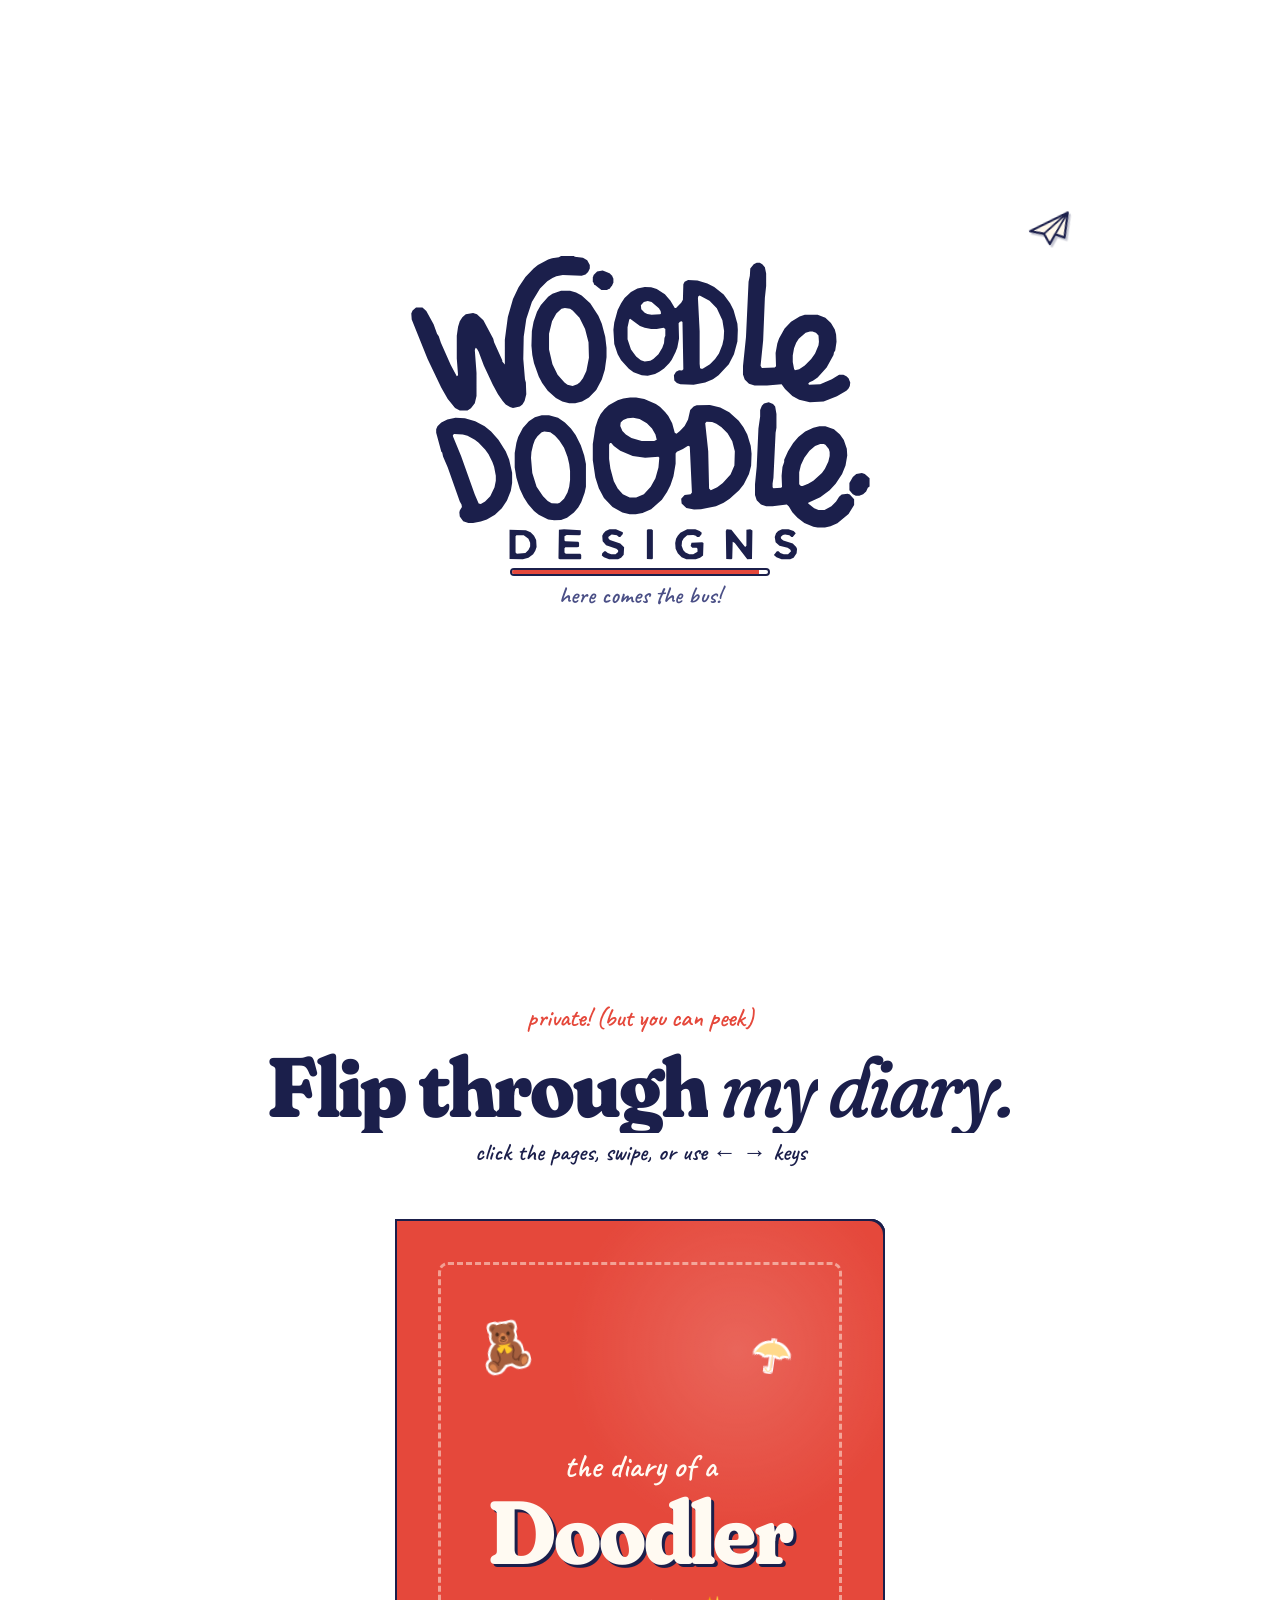
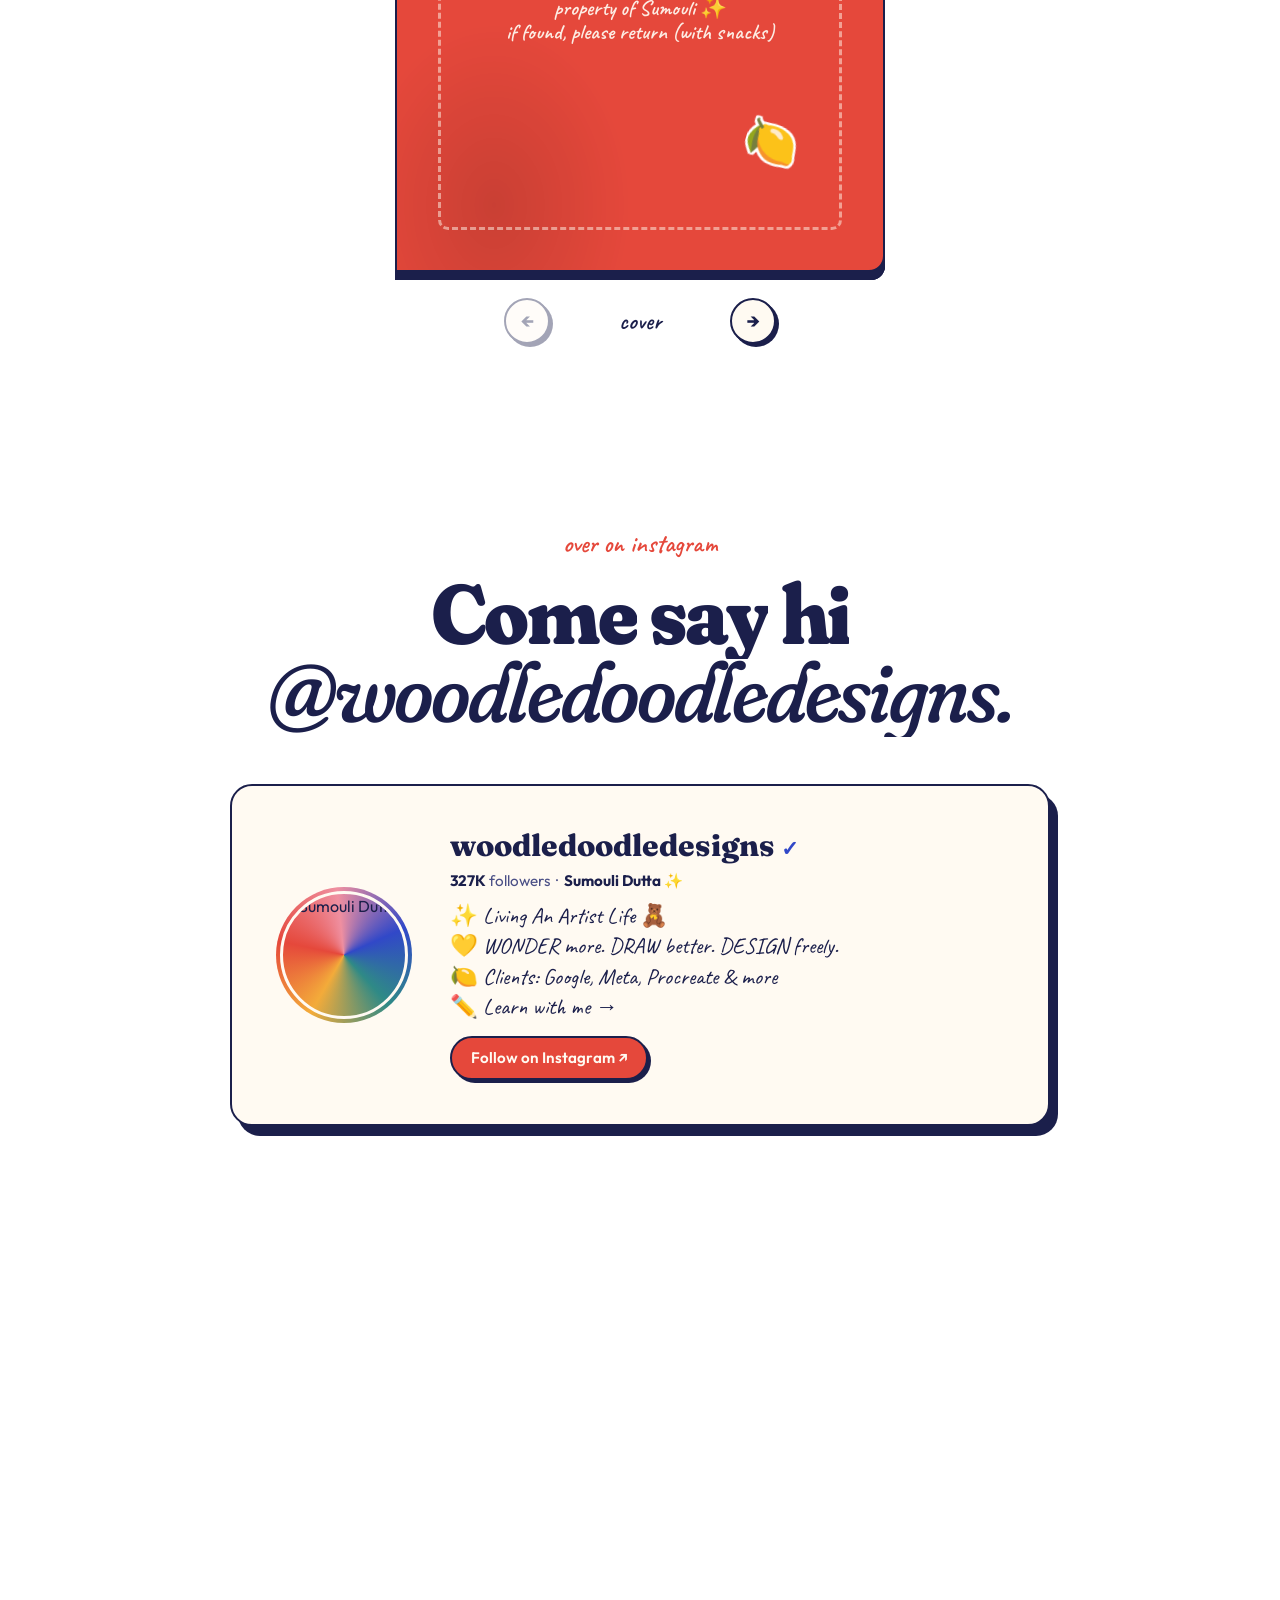
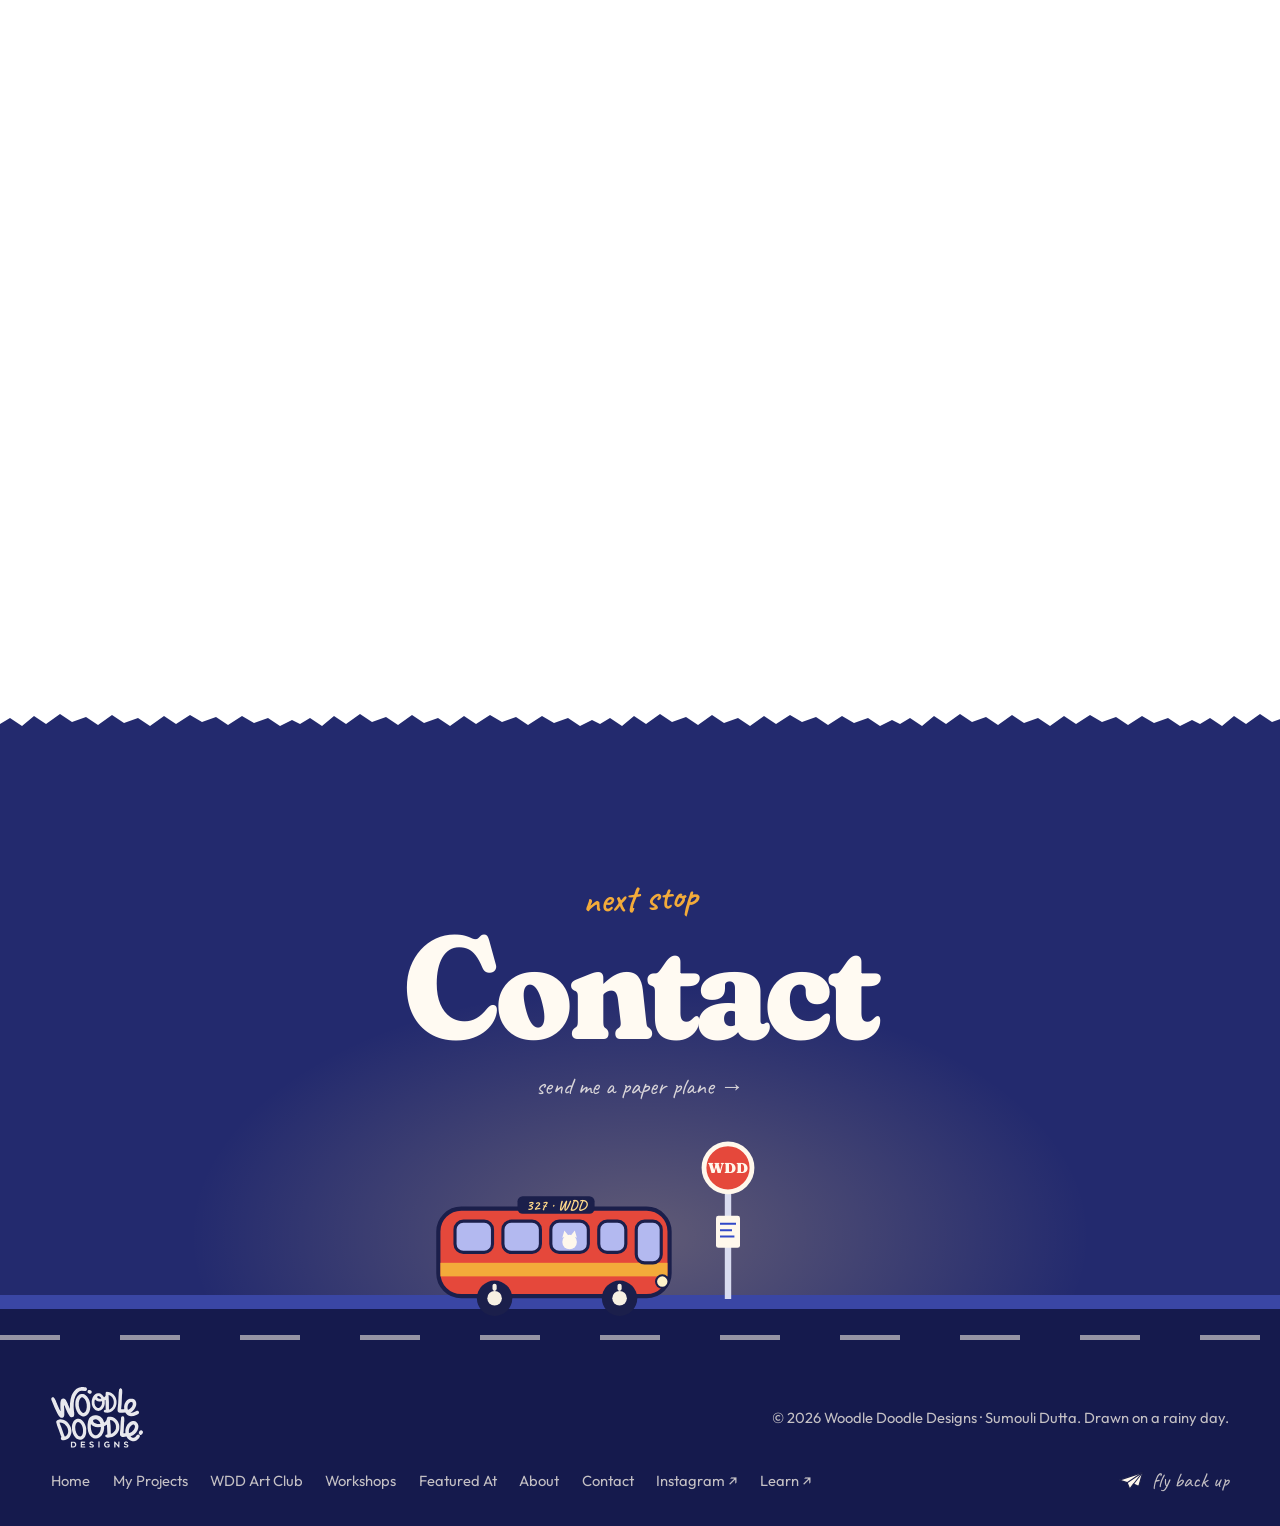
==== about.html @ de929c06 "Add files via upload" ====
<!doctype html>
<html lang="en">
<head>
<meta charset="utf-8">
<meta name="viewport" content="width=device-width, initial-scale=1">
<title>The Diary · Woodle Doodle Designs</title>
<meta name="description" content="Meet Sumouli Dutta, the illustrator and designer behind Woodle Doodle Designs. Living an artist life.">
<meta name="theme-color" content="#232a6e">
<link rel="icon" href="assets/favicon.svg" type="image/svg+xml">
<link rel="preconnect" href="https://fonts.googleapis.com">
<link rel="preconnect" href="https://fonts.gstatic.com" crossorigin>
<link href="https://fonts.googleapis.com/css2?family=Caveat:wght@500;600;700&family=Fraunces:ital,opsz,wght,SOFT,WONK@0,9..144,300..900,0..100,0..1;1,9..144,300..900,0..100,0..1&family=Outfit:wght@300..700&display=swap" rel="stylesheet">
<link rel="stylesheet" href="assets/css/base.css">
<link rel="stylesheet" href="assets/css/about.css">
<script>(function(){var d=document.documentElement;d.classList.add('js');try{if(sessionStorage.getItem('wdd-t'))d.classList.add('arriving');else if(!sessionStorage.getItem('wdd-seen'))d.classList.add('first')}catch(e){}})();</script>
</head>
<body data-page="about">

<div class="wash" aria-hidden="true">
  <div class="band b1"><svg viewBox="0 0 1200 300" preserveAspectRatio="none"><path fill="currentColor" d="M0 22C160 8 330 34 520 16S860 30 1010 14c70-6 120 10 150 38 26 26 8 52 32 76 12 32-16 58-2 86 6 32-30 54-70 68-100 18-220-6-360 8-160 14-330-12-500 4-110 8-190-8-260-2z"/></svg></div>
  <div class="band b2"><svg viewBox="0 0 1200 300" preserveAspectRatio="none"><path fill="currentColor" d="M0 30C180 14 360 40 540 20S880 36 1030 18c60-6 110 14 140 44 24 28 6 50 26 76 10 30-14 56 0 84 4 30-34 50-74 62-100 14-230-4-370 8-160 12-320-10-490 4-110 8-200-6-272-2z"/></svg></div>
  <div class="band b3"><svg viewBox="0 0 1200 300" preserveAspectRatio="none"><path fill="currentColor" d="M0 16C170 4 340 30 530 12S870 26 1020 10c70-6 120 12 150 40 26 28 6 54 28 80 10 32-14 58 0 86 4 32-32 52-72 64-100 16-220-4-360 8-160 14-330-10-500 4-110 8-196-6-266-2z"/></svg></div>
  <div class="wash-label"><span class="hand">next stop</span><strong class="display" id="washName"></strong></div>
</div>
<div class="loader" aria-hidden="true">
  <div class="loader-stage">
    <svg class="loader-logo" viewBox="0 0 268 178"><g class="wl-woodle" data-row="0"><path style="--i:0" pathLength="100" d="M103.25 2.50L100.75 1.00L96.00 0.50L95.50 0.00L88.00 0.00L86.75 0.75L82.75 1.25L80.50 2.00L74.50 5.25L72.00 7.25L67.25 12.25L63.25 18.25L60.00 25.00L57.00 35.50L55.25 48.75L55.25 63.25L53.75 61.50L53.75 60.75L49.00 50.25L48.50 48.25L42.75 37.50L39.00 34.00L36.75 33.25L32.50 34.00L30.50 35.75L29.00 38.00L28.00 41.25L27.25 46.50L27.25 59.75L28.00 69.50L27.25 70.00L23.75 63.50L18.00 50.50L16.75 46.75L15.75 45.25L13.75 39.75L9.50 32.00L7.25 30.00L3.50 30.00L1.50 31.75L0.75 33.50L1.00 37.00L10.25 60.00L18.25 76.75L22.00 83.25L26.25 88.50L29.00 90.00L33.50 90.00L35.50 88.75L37.75 85.75L38.75 81.50L38.75 68.00L37.75 54.75L38.25 53.50L39.00 54.00L40.00 55.75L43.00 63.75L48.25 75.00L51.25 80.50L54.00 84.50L55.75 86.50L58.25 88.00L60.00 88.50L64.00 87.75L65.50 86.50L66.75 84.50L67.75 80.50L67.50 73.75L67.00 72.00L66.00 60.00L66.25 47.00L67.75 36.75L71.00 26.75L75.75 19.00L80.00 14.75L83.00 12.75L85.25 11.75L89.00 11.00L100.00 11.50L102.25 10.75L103.75 9.25L104.75 7.25L104.75 5.25Z"/><path style="--i:1" pathLength="100" d="M88.00 20.25L83.00 22.00L80.50 23.75L76.25 28.50L74.00 32.50L72.00 38.25L71.00 43.75L70.75 52.25L71.25 57.75L72.25 62.50L75.00 70.25L77.00 74.00L80.25 78.50L85.00 82.75L88.75 84.75L92.75 85.75L96.25 85.75L100.25 84.75L104.25 82.50L108.50 78.00L111.75 72.00L113.50 66.25L114.50 59.00L114.50 53.50L113.75 47.00L111.75 39.50L109.75 34.75L105.00 27.50L100.00 23.00L96.75 21.25L93.25 20.25ZM90.25 30.25L93.25 30.75L94.75 31.75L98.75 36.00L102.00 42.50L104.00 50.25L104.25 59.25L102.75 67.00L100.75 71.25L99.00 73.50L97.50 74.75L94.75 75.75L91.75 75.00L90.00 73.75L86.00 69.25L83.00 63.00L81.00 54.50L81.00 45.25L82.75 38.00L85.25 33.50L88.25 30.75Z"/><path style="--i:2" pathLength="100" d="M109.00 9.00L107.00 11.00L106.50 12.50L106.50 14.75L107.25 16.50L111.50 19.75L114.75 19.75L116.50 18.75L117.75 17.25L118.50 15.50L118.50 13.25L117.75 11.50L116.25 10.00L112.25 8.50Z"/><path style="--i:3" pathLength="100" d="M182.75 22.50L177.25 18.00L173.25 16.00L167.50 14.25L162.00 14.00L160.00 15.00L159.25 16.50L159.00 25.50L158.00 27.25L155.00 30.25L154.25 30.25L151.75 26.00L148.50 22.25L143.75 19.25L140.50 18.25L136.75 18.00L132.50 19.00L128.75 21.00L125.00 24.50L123.00 27.50L121.00 31.50L119.00 38.75L118.50 43.00L119.00 51.25L121.00 57.25L123.00 60.75L127.50 65.75L130.25 67.75L135.00 69.50L138.50 69.75L142.75 68.75L145.25 67.50L148.00 65.50L151.00 62.50L152.50 60.50L154.75 56.00L155.75 53.25L156.75 48.00L156.50 39.25L157.25 38.25L158.25 38.00L158.75 38.50L159.25 66.00L158.50 66.75L156.75 66.50L155.00 67.50L153.75 69.50L154.00 72.50L155.50 74.00L157.50 74.75L165.25 75.00L172.00 73.75L176.50 71.75L179.75 69.50L185.75 63.00L188.75 57.25L190.75 49.75L191.00 43.00L190.75 39.50L188.50 31.50L186.50 27.50ZM128.25 36.50L134.00 40.75L136.75 41.75L140.50 42.50L143.75 42.50L147.75 41.75L148.75 42.50L148.75 46.50L148.25 47.75L148.00 50.75L147.00 53.50L144.75 57.25L141.75 60.00L140.00 61.00L136.75 61.50L134.50 60.75L131.75 58.50L128.75 54.50L126.75 48.50L126.75 41.50L127.75 37.00ZM134.50 28.75L136.25 26.75L138.50 26.25L140.75 26.75L145.00 30.50L146.00 32.00L146.25 33.50L145.75 34.00L140.75 34.25L138.25 33.75L136.75 33.00L134.75 31.00ZM168.75 23.00L174.50 26.00L178.75 30.50L182.00 37.50L183.00 43.75L182.75 48.25L182.00 51.75L180.00 56.75L177.75 60.00L174.75 63.00L170.50 65.75L169.50 65.75L169.00 65.25L168.75 62.75L168.75 43.75L167.75 24.50L168.00 23.50Z"/><path style="--i:4" pathLength="100" d="M200.25 4.75L198.25 7.25L198.00 11.50L197.25 15.00L195.75 47.25L194.00 64.25L194.00 69.00L195.00 72.00L197.50 74.50L200.75 75.50L208.00 75.50L216.50 74.75L218.50 77.50L222.75 81.50L226.75 83.75L233.00 85.25L241.00 84.75L248.75 81.75L254.25 78.50L255.50 77.25L256.25 75.75L256.50 73.75L255.50 71.25L254.25 70.00L252.50 69.25L250.00 69.25L245.75 71.75L239.00 74.75L232.50 75.00L232.00 74.50L232.75 73.50L234.75 72.75L237.50 70.75L242.75 65.00L246.75 57.75L247.00 56.25L247.75 55.00L248.50 50.00L248.25 45.75L247.50 42.75L245.25 39.00L242.00 36.00L237.50 34.25L230.00 34.25L227.00 35.25L222.00 38.25L218.25 42.25L215.00 48.00L214.00 51.00L213.00 56.50L213.25 64.25L212.50 65.00L205.00 65.25L204.25 64.00L205.75 49.25L206.75 24.50L207.50 17.50L207.50 10.25L206.75 6.50L205.25 4.75L203.75 4.00L202.00 4.00ZM236.50 44.75L238.00 46.25L238.25 50.00L238.00 52.00L236.00 56.75L233.75 60.00L230.00 63.75L226.75 66.00L224.25 66.50L223.75 65.75L223.00 61.75L223.00 58.00L223.75 53.75L225.00 50.50L226.50 48.25L230.50 44.75L233.00 44.00L234.50 44.00Z"/></g><g class="wl-doodle" data-row="1"><path style="--i:5" pathLength="100" d="M21.75 95.25L18.25 97.00L16.00 99.25L15.25 101.00L15.25 103.00L18.25 114.00L18.75 114.50L19.25 116.75L22.00 123.25L29.00 143.00L30.00 144.75L30.25 146.25L29.00 148.25L28.75 149.50L29.00 151.75L31.00 154.50L34.00 155.50L36.75 155.50L41.25 154.75L44.75 153.50L49.50 150.75L53.50 147.00L56.50 142.50L58.75 136.75L59.50 132.25L59.50 126.25L57.75 118.50L55.75 113.75L51.50 107.00L47.25 102.25L43.50 99.25L38.00 96.25L32.00 94.50L26.50 94.25ZM25.75 103.75L30.75 104.00L33.50 104.75L37.75 107.00L40.00 108.75L43.75 112.75L45.75 115.50L48.00 120.00L49.00 122.75L50.00 128.00L50.00 131.00L49.25 134.75L46.75 140.00L43.75 143.00L41.25 144.50L40.00 144.25L37.75 139.00L29.75 116.50L25.00 105.00L25.00 104.25Z"/><path style="--i:6" pathLength="100" d="M76.75 92.75L72.75 94.00L69.25 96.25L65.75 100.25L63.00 105.50L62.00 108.75L61.00 114.75L61.00 123.25L62.00 129.25L64.00 135.75L66.25 140.50L68.75 144.50L72.25 148.50L75.00 150.75L80.50 153.50L84.00 154.00L88.00 153.75L91.50 152.50L95.50 149.50L98.00 146.50L99.75 143.50L101.75 138.00L102.50 134.50L102.50 121.25L101.50 116.25L99.50 110.25L96.50 104.25L93.75 100.50L90.25 97.00L86.25 94.25L81.00 92.75ZM78.25 102.25L81.75 102.75L84.50 104.75L87.00 107.50L89.75 111.75L91.75 117.00L92.75 121.25L93.25 125.25L93.25 130.50L92.75 134.50L91.75 137.75L89.75 141.50L87.25 143.75L86.00 144.25L82.50 144.00L80.25 142.75L77.50 140.00L73.75 134.50L71.25 126.50L70.50 117.75L70.75 114.25L71.75 110.00L72.75 107.25L74.25 105.00L76.75 102.75Z"/><path style="--i:7" pathLength="100" d="M111.00 92.25L109.50 95.25L108.00 99.75L106.50 109.50L106.50 119.00L108.00 129.00L110.00 135.25L113.00 141.00L118.00 146.25L123.75 149.50L128.00 150.50L131.50 150.50L135.50 149.75L140.50 147.50L146.75 142.00L149.75 137.50L151.75 133.50L153.50 128.25L154.75 121.00L154.75 115.00L155.50 114.00L159.00 112.50L162.00 110.50L163.00 111.00L164.25 137.75L163.50 138.75L160.00 139.25L158.00 141.50L158.25 144.25L161.00 146.75L165.50 147.75L169.50 147.50L178.25 145.75L182.75 143.75L186.25 141.50L191.75 136.50L194.50 133.00L197.50 127.00L198.75 122.25L199.00 115.25L198.50 110.50L196.50 104.00L194.25 99.75L191.50 96.00L186.00 91.00L180.75 88.25L174.75 86.75L167.00 87.00L165.25 87.75L163.25 89.75L162.00 95.25L160.00 99.00L157.25 102.00L155.25 103.50L154.25 103.00L152.75 97.50L150.50 93.25L148.75 91.00L145.75 88.00L143.25 86.25L136.50 83.25L131.75 82.50L128.25 82.50L124.25 83.00L121.00 84.00L115.75 87.00L113.25 89.25ZM116.50 109.00L117.25 109.00L118.75 110.75L122.50 113.50L129.75 116.50L137.00 117.50L144.75 117.00L145.25 117.50L144.75 123.25L143.00 129.50L140.25 134.50L136.25 138.75L131.75 140.75L128.00 140.75L124.00 138.75L121.00 135.50L118.75 131.25L116.75 123.75L116.00 118.25L116.00 110.00ZM172.75 96.50L176.00 96.75L178.50 97.75L181.50 99.75L185.00 103.25L187.75 108.00L189.25 113.75L189.00 122.00L186.75 127.25L182.25 132.25L179.00 134.75L175.25 136.50L174.25 135.50L173.75 113.75L172.00 97.50ZM122.75 97.00L124.25 95.50L126.75 94.50L130.00 94.25L133.75 95.00L138.00 97.50L141.00 100.50L143.00 104.00L143.75 107.00L142.25 107.75L135.00 107.75L129.00 106.00L125.75 104.00L123.75 102.00L122.50 99.00Z"/><path style="--i:8" pathLength="100" d="M206.25 86.00L205.00 87.25L204.00 89.75L204.00 93.50L203.00 100.50L202.00 122.75L201.00 133.00L201.00 139.25L202.00 142.25L204.50 144.75L207.50 145.75L211.25 145.75L219.50 144.75L220.75 146.00L222.75 149.25L225.75 152.50L229.75 155.50L235.00 157.75L237.50 158.25L241.75 158.25L245.00 157.50L249.00 155.75L255.50 150.25L258.75 145.00L258.75 141.75L256.25 139.00L255.00 138.50L251.50 139.00L250.00 140.25L248.25 143.00L245.50 145.75L241.50 148.00L238.00 148.00L235.50 147.00L232.00 144.25L232.00 143.75L239.00 140.50L244.50 136.50L248.00 132.75L251.75 127.00L253.75 122.00L254.75 116.25L254.50 112.25L252.75 107.25L250.50 104.00L247.00 101.00L242.00 99.25L238.50 99.25L235.00 100.00L230.25 102.25L226.25 105.50L223.25 109.00L220.25 113.75L218.00 118.75L218.00 120.00L217.00 123.00L216.50 128.00L216.75 134.50L216.25 135.00L211.75 135.25L211.25 134.75L211.25 132.50L211.75 129.25L213.00 103.00L213.50 100.00L213.50 92.00L212.75 87.75L211.50 86.25L209.00 85.25ZM242.00 110.00L244.00 112.50L244.50 114.25L244.50 116.50L243.75 119.75L241.75 124.00L240.00 126.50L235.00 131.00L232.00 132.75L228.75 134.00L227.75 134.00L226.75 133.00L226.75 126.00L227.75 121.75L229.75 117.50L232.75 113.50L236.00 110.75L239.00 109.50L241.00 109.50Z"/><path style="--i:9" pathLength="100" d="M265.00 127.00L263.25 126.50L260.00 127.00L258.00 128.75L256.00 132.25L256.00 136.50L258.00 138.75L259.75 139.75L261.75 139.75L264.00 138.75L265.75 137.25L266.75 135.00L267.75 134.25L267.75 129.50Z"/></g><g class="wl-designs" data-row="2"><path style="--i:10" pathLength="100" d="M58.00 159.50L58.00 176.50L65.75 176.75L69.00 175.75L71.75 173.75L73.00 171.75L73.75 169.50L73.50 165.50L72.25 163.00L70.25 161.00L67.50 159.75ZM62.00 162.75L66.25 162.75L69.00 164.75L70.00 167.00L70.00 169.25L69.00 171.25L67.25 173.00L62.25 173.50L61.50 172.75L61.50 163.25Z"/><path style="--i:11" pathLength="100" d="M86.75 159.50L86.50 176.25L87.25 176.75L99.25 176.75L99.75 176.25L99.75 174.25L99.25 173.50L90.75 173.50L90.00 172.75L90.00 170.25L90.50 169.75L97.25 169.75L98.25 169.50L98.50 169.00L98.50 167.00L98.00 166.50L90.50 166.25L90.00 165.75L90.00 163.25L91.25 162.50L98.75 162.75L99.50 162.25L99.50 159.75L89.75 159.25Z"/><path style="--i:12" pathLength="100" d="M116.25 159.25L114.00 160.25L112.75 161.50L112.00 163.00L112.25 166.25L114.25 168.50L120.25 170.50L121.25 171.50L121.25 172.50L119.75 173.75L117.25 173.75L115.25 173.00L114.00 172.00L113.25 172.00L112.00 173.25L111.75 174.50L113.00 175.50L116.00 176.75L121.25 176.75L123.00 175.75L124.50 174.00L124.75 169.75L122.50 167.50L116.50 165.50L115.75 164.75L115.50 163.75L117.50 162.25L120.50 162.75L121.75 163.75L122.50 163.75L124.00 162.00L124.00 161.00L120.00 159.25Z"/><path style="--i:13" pathLength="100" d="M138.50 159.25L138.00 159.75L138.00 176.50L141.00 176.75L141.50 176.25L141.50 159.75L140.75 159.25Z"/><path style="--i:14" pathLength="100" d="M161.50 159.25L157.50 161.25L156.00 163.00L155.00 164.75L154.50 167.25L154.75 170.50L156.00 173.25L158.25 175.50L161.00 176.75L166.50 176.75L169.00 175.75L170.75 174.50L171.00 167.25L170.25 166.75L164.00 167.00L163.50 169.00L164.50 170.00L167.00 170.00L167.50 170.50L167.50 172.25L165.00 173.75L162.75 173.75L160.50 172.75L159.25 171.50L158.25 168.75L158.50 166.25L159.50 164.50L161.50 162.75L165.00 162.50L166.50 163.00L167.25 163.75L168.50 163.75L169.75 162.25L170.00 161.25L168.75 160.25L166.25 159.25Z"/><path style="--i:15" pathLength="100" d="M184.50 159.25L184.00 160.25L184.25 176.50L187.25 176.75L187.75 176.25L188.00 166.50L189.25 167.25L196.50 176.75L199.25 176.50L199.50 160.00L198.25 159.25L196.00 159.50L196.00 168.75L195.25 169.50L187.25 159.50Z"/><path style="--i:16" pathLength="100" d="M216.75 159.25L214.50 160.25L213.25 161.50L212.50 163.75L213.00 166.75L215.25 168.75L220.00 170.00L221.50 171.00L222.00 172.00L220.25 173.75L217.75 173.75L215.75 173.00L214.75 172.00L213.75 172.00L212.00 174.25L213.50 175.50L216.50 176.75L221.50 176.75L223.50 175.75L225.25 173.25L225.50 170.75L225.00 169.50L223.00 167.50L217.50 165.75L216.25 164.75L216.00 163.75L217.25 162.50L218.50 162.25L221.00 162.75L222.25 163.75L223.00 163.75L224.75 161.50L223.50 160.25L220.50 159.25Z"/></g></svg>
    <svg class="loader-plane" viewBox="0 0 40 30"><path d="M38 2 2 14l12 4 4 10 6-8 8 4z" fill="#fff8ec" stroke="#1b1f4b" stroke-width="2" stroke-linejoin="round"/><path d="M38 2 14 18m24-16L24 20" stroke="#1b1f4b" stroke-width="1.6" fill="none"/></svg>
  </div>
  <div class="loader-bar"><i></i></div>
  <p class="hand loader-note">sharpening pencils…</p>
</div>

<header id="nav"></header>

<main>
  <!-- ============================================================ HERO -->
  <section class="a-hero">
    <div class="wrap a-hero-grid">
      <div class="a-copy">
        <p class="eyebrow">stop 06 · about</p>
        <h1 class="display a-title" data-split>Hello! I’m <em>Sumouli.</em></h1>
        <p class="a-motto hand" data-reveal style="--d:.4">living an artist life 🧸</p>
        <p class="lead" data-reveal style="--d:.55">A passionate illustrator from Kolkata, India, and the founder of Woodle Doodle Designs. I work on children’s book illustration, digital illustration, storyboarding and illustration for brands: packaging, promotions, wall murals and merchandise. I also run a learning platform to make learning art more affordable, and share it all with 327K friends on Instagram.</p>
        <div class="role-row" data-reveal style="--d:.7">
          <span class="chip">✏️ Illustrator</span><span class="chip">📚 Children’s books</span><span class="chip">🎨 Brand art</span><span class="chip">🍋 Art teacher</span>
        </div>
      </div>

      <figure class="a-portrait" id="portrait">
        <div class="arch">
          <canvas class="arch-rain" id="archRain" aria-hidden="true"></canvas>
          <svg viewBox="0 0 400 520" role="img" aria-label="An illustrated self-portrait: a girl with glasses and long dark hair holding a mug by a rainy window, a white cat beside her">
            <defs>
              <linearGradient id="aSky" x1="0" y1="0" x2="0" y2="1"><stop offset="0" stop-color="#2c3aa3"/><stop offset=".7" stop-color="#7c8de0"/><stop offset="1" stop-color="#c9b9e0"/></linearGradient>
              <radialGradient id="aLamp"><stop offset="0" stop-color="#ffd98a" stop-opacity=".8"/><stop offset="1" stop-color="#ffd98a" stop-opacity="0"/></radialGradient>
            </defs>
            <rect width="400" height="520" fill="url(#aSky)"/>
            <g fill="#24399c"><circle cx="40" cy="330" r="90"/><circle cx="140" cy="300" r="70"/><circle cx="350" cy="320" r="100"/></g>
            <g fill="#2a7f86"><circle cx="90" cy="360" r="60"/><circle cx="300" cy="360" r="70"/></g>
            <g fill="#86c486" opacity=".8"><circle cx="130" cy="270" r="20"/><circle cx="330" cy="250" r="22"/></g>
            <circle cx="320" cy="200" r="120" fill="url(#aLamp)"/>
            <g class="me">
              <path class="hair-back" d="M120 250c-14-90 36-140 90-140s110 40 96 140l14 170H104z" fill="#2a2140"/>
              <path d="M110 520c0-80 30-120 100-120s100 40 100 120z" fill="#f3ab3a"/>
              <path d="M170 400c10 20 70 20 80 0l-6 30c-20 12-50 12-68 0z" fill="#e39a2c"/>
              <rect x="192" y="330" width="36" height="60" fill="#e0ad8a"/>
              <ellipse cx="210" cy="262" rx="62" ry="72" fill="#f2c3a0"/>
              <path d="M146 250c0-70 40-100 70-100s64 20 60 90c-20-30-60-44-90-20-14 10-28 20-40 30z" fill="#2a2140"/>
              <g class="specs" fill="#fff8ec" fill-opacity=".25" stroke="#1b1f4b" stroke-width="5"><circle cx="184" cy="272" r="22"/><circle cx="240" cy="272" r="22"/><path d="M206 272h12M162 268l-14-4M262 268l12-4"/></g>
              <path class="glint" d="M172 262l10-8M228 262l10-8" stroke="#fff" stroke-width="4" stroke-linecap="round"/>
              <g class="eyes" fill="#1b1f4b"><circle cx="184" cy="274" r="4.5"/><circle cx="240" cy="274" r="4.5"/></g>
              <g fill="#ef8fa0" opacity=".7"><circle cx="168" cy="304" r="10"/><circle cx="256" cy="304" r="10"/></g>
              <path d="M198 308q12 10 24 0" stroke="#7a3b2e" stroke-width="4" fill="none" stroke-linecap="round"/>
              <path class="hair-strand" d="M270 220c20 60 20 140 10 200" stroke="#2a2140" stroke-width="18" fill="none" stroke-linecap="round"/>
              <g class="mug">
                <path d="M170 450h70l-6 60h-58z" fill="#e5483b"/>
                <path d="M240 462c24 0 24 34 0 34" stroke="#e5483b" stroke-width="9" fill="none"/>
                <path d="M186 470l8 10 12-16" stroke="#fff8ec" stroke-width="4" fill="none" stroke-linecap="round" stroke-linejoin="round"/>
                <g class="steam" stroke="#fff8ec" stroke-width="4" fill="none" stroke-linecap="round" opacity=".9"><path d="M194 440c-10-14 10-22 0-40"/><path d="M216 438c-10-14 10-24 0-44"/></g>
                <path d="M150 470c10-20 30-24 36-10M260 470c-10-20-30-24-36-10" stroke="#f2c3a0" stroke-width="18" fill="none" stroke-linecap="round"/>
              </g>
            </g>
            <g class="cat">
              <path class="tail" d="M340 500c30-10 36-50 20-70" stroke="#fff8ec" stroke-width="12" fill="none" stroke-linecap="round"/>
              <path d="M300 520c-4-50 10-80 30-80s36 30 30 80z" fill="#fff8ec"/>
              <circle cx="330" cy="430" r="24" fill="#fff8ec"/>
              <path d="M310 420l4-26 14 16zM350 420l-4-26-14 16z" fill="#fff8ec"/>
              <path d="M318 432q5 4 10 0M334 432q5 4 10 0" stroke="#1b1f4b" stroke-width="2.5" fill="none" stroke-linecap="round"/>
            </g>
            <rect x="0" y="0" width="400" height="520" fill="none" stroke="#fff8ec" stroke-width="0"/>
          </svg>
          <div class="arch-bars" aria-hidden="true"></div>
        </div>
        <figcaption class="hand">a self-portrait, more or less 👓</figcaption>
      </figure>
    </div>
  </section>

  <!-- =========================================================== DIARY -->
  <section class="diary-sec torn-top" id="diary">
    <div class="wrap">
      <div class="sec-head">
        <p class="eyebrow" data-reveal>private! (but you can peek)</p>
        <h2 class="display big" data-split>Flip through <em>my diary.</em></h2>
        <p class="hand sec-hint" data-reveal style="--d:.3">click the pages, swipe, or use ← → keys</p>
      </div>

      <div class="book-wrap">
        <div class="book" id="book" aria-roledescription="flip book">
          <!-- leaf 1 -->
          <div class="leaf">
            <div class="face front cover">
              <div class="cover-in">
                <span class="cover-sticker s1">🧸</span><span class="cover-sticker s2">🍋</span><span class="cover-sticker s3">☂</span>
                <p class="hand cover-kicker">the diary of a</p>
                <h3 class="display cover-title">Doodler</h3>
                <p class="hand cover-owner">property of Sumouli ✨<br>if found, please return (with snacks)</p>
              </div>
            </div>
            <div class="face back page">
              <p class="pg-no hand">p. 1</p>
              <h4 class="hand pg-title">What I do</h4>
              <ul class="pg-list">
                <li>children’s book illustration</li>
                <li>digital illustration</li>
                <li>storyboarding</li>
                <li>packaging &amp; promotions</li>
                <li>wall murals &amp; merchandise</li>
                <li>teaching budding artists</li>
              </ul>
            </div>
          </div>
          <!-- leaf 2 -->
          <div class="leaf">
            <div class="face front page">
              <p class="pg-no hand">p. 2</p>
              <svg class="pg-doodle" viewBox="0 0 260 220" aria-hidden="true"><g fill="none" stroke="#3148c8" stroke-width="4" stroke-linecap="round" stroke-linejoin="round"><path d="M60 90c-26 0-30-38 0-40 2-30 46-38 58-12 18-20 56-10 56 18 28 0 30 34 4 36H60z"/><path d="M80 116l-8 20M112 116l-8 24M144 116l-8 20" stroke="#7088e2"/><path d="M90 200c10-40 36-54 60-54s50 14 60 54c-10-10-20-10-30 0-10-10-20-10-30 0-10-10-20-10-30 0-10-10-20-10-30 0z" stroke="#e5483b"/></g></svg>
              <p class="hand pg-big">living an artist life 🧸</p>
            </div>
            <div class="face back page">
              <p class="pg-no hand">p. 3</p>
              <h4 class="hand pg-title">What I believe</h4>
              <dl class="pg-beliefs">
                <dt>WONDER more.</dt><dd>Look twice. The ordinary is where all the good stuff hides.</dd>
                <dt>DRAW better.</dt><dd>Not perfect. Braver. A page a day adds up.</dd>
                <dt>DESIGN freely.</dt><dd>Your way of seeing is the style. Let it fly.</dd>
              </dl>
            </div>
          </div>
          <!-- leaf 3 -->
          <div class="leaf">
            <div class="face front page">
              <p class="pg-no hand">p. 4</p>
              <h4 class="hand pg-title">Where you’ll find me</h4>
              <ol class="pg-day">
                <li><b>📍</b> Kolkata, India</li>
                <li><b>🎓</b> a degree in art</li>
                <li><b>📖</b> illustrating children’s books</li>
                <li><b>🧑‍🏫</b> teaching on my learning platform</li>
                <li><b>📸</b> 327K friends on Instagram</li>
                <li><b>🕘</b> Mon–Fri, 9 AM – 7 PM IST</li>
              </ol>
            </div>
            <div class="face back page">
              <p class="pg-no hand">p. 5</p>
              <h4 class="hand pg-title">Who I draw for</h4>
              <p class="pg-text">Brands like <mark>Netflix</mark>, <mark>WhatsApp</mark>, <mark>Google</mark>, <mark>Facebook</mark>, <mark>Amazon</mark>, <mark>Cadbury</mark> and <mark>Snapchat</mark>. Publishing houses, here and abroad. And anyone who wants a little piece of their own story drawn.</p>
              <p class="hand pg-sign">that includes you 💛</p>
            </div>
          </div>
          <!-- leaf 4 -->
          <div class="leaf">
            <div class="face front page">
              <p class="pg-no hand">p. 6</p>
              <h4 class="hand pg-title">A note to you</h4>
              <p class="pg-text letter">I started the learning platform with one vision: to make learning art more affordable. If you’re reading this, you probably draw too, or you want to. Both count. Come and learn with me.</p>
              <p class="hand pg-sign">— S ✨</p>
            </div>
            <div class="face back cover back-cover">
              <div class="cover-in">
                <p class="hand cover-kicker">to be continued…</p>
                <a class="btn" href="contact.html">Write the next page with me <span aria-hidden="true">✈</span></a>
              </div>
            </div>
          </div>
        </div>
        <div class="book-ctrl">
          <button class="tool" type="button" id="bookPrev" aria-label="Previous page">←</button>
          <span class="hand" id="bookPage" aria-live="polite">cover</span>
          <button class="tool" type="button" id="bookNext" aria-label="Next page">→</button>
        </div>
      </div>
    </div>
  </section>

  <!-- ======================================================= INSTAGRAM -->
  <section class="ig-sec">
    <div class="wrap">
      <div class="sec-head">
        <p class="eyebrow" data-reveal>over on instagram</p>
        <h2 class="display big" data-split>Come say hi <em>@woodledoodledesigns.</em></h2>
      </div>
      <a class="ig-card" href="https://www.instagram.com/woodledoodledesigns/" target="_blank" rel="noopener" data-reveal="pop" data-cursor="follow ↗">
        <span class="ig-ring">
          <img src="https://static.wixstatic.com/media/5dfe12_03fbf73d430844bc84e6f94aeb0a9325~mv2.png/v1/fill/w_400,h_400,al_c,q_85,enc_auto/03fbf73d430844bc84e6f94aeb0a9325.png" width="400" height="400" alt="Sumouli Dutta" loading="lazy" decoding="async">
        </span>
        <span class="ig-body">
          <span class="ig-handle">woodledoodledesigns <span class="ig-tick" aria-hidden="true">✓</span></span>
          <span class="ig-stats"><b>327K</b> followers &nbsp;·&nbsp; <b>Sumouli Dutta ✨</b></span>
          <span class="ig-bio">✨ Living An Artist Life 🧸<br>💛 WONDER more. DRAW better. DESIGN freely.<br>🍋 Clients: Google, Meta, Procreate &amp; more<br>✏️ Learn with me →</span>
          <span class="ig-follow">Follow on Instagram ↗</span>
        </span>
      </a>
    </div>
  </section>

  <!-- ========================================================== DESK -->
  <section class="board-sec cv" id="board">
    <div class="wrap">
      <div class="sec-head">
        <p class="eyebrow" data-reveal>my little collection</p>
        <h2 class="display big" data-split>Rearrange <em>my stickers.</em></h2>
        <p class="hand sec-hint" data-reveal style="--d:.3">drag them anywhere. double-tap to spin.</p>
      </div>
      <div class="stickerboard" id="stickerboard">
        <div class="board-btns">
          <button class="btn alt" type="button" id="tidy">Tidy up</button>
          <button class="btn" type="button" id="mess">Make a mess</button>
        </div>
      </div>
    </div>
  </section>
</main>

<footer id="foot" data-next="contact"></footer>

<script src="https://cdn.jsdelivr.net/npm/lenis@1.1.13/dist/lenis.min.js"></script>
<script src="https://cdn.jsdelivr.net/npm/motion@13.4.1/dist/motion.js"></script>
<script src="assets/js/art.js"></script>
<script src="assets/js/core.js"></script>
<script src="assets/js/about.js"></script>
</body>
</html>
---- assets/css/base.css ----
/* ==========================================================================
   Woodle Doodle — shared styles
   The whole site is one rainy bus route. Every page is a "stop".
   ========================================================================== */

:root {
  --ink: #1b1f4b;
  --ink-soft: #4a4f86;
  --paper: #ffffff;
  --paper-2: #f6f4f0;
  --paper-3: #e9e5de;
  --cream: #fffaf2;
  --indigo: #232a6e;
  --night: #151a4d;
  --cobalt: #3148c8;
  --sky: #7088e2;
  --lav: #b3b9f0;
  --teal: #2f8a86;
  --leaf: #5aa05a;
  --marigold: #f3ab3a;
  --lamp: #ffd98a;
  --coral: #e5483b;
  --peach: #f6bf95;
  --rose: #ef8fa0;
  --wood: #b8744a;

  --f-display: "Fraunces", Georgia, "Times New Roman", serif;
  --f-hand: "Caveat", "Segoe Print", "Bradley Hand", cursive;
  --f-body: "Outfit", system-ui, -apple-system, "Segoe UI", sans-serif;

  --ease: cubic-bezier(.22, 1, .36, 1);
  --ease-io: cubic-bezier(.77, 0, .18, 1);
  --spring: cubic-bezier(.34, 1.56, .64, 1);
  --gutter: clamp(16px, 4vw, 56px);
  --shadow: 4px 4px 0 var(--ink);
}

*, *::before, *::after { box-sizing: border-box; }
html { -webkit-text-size-adjust: 100%; }
html.lenis, html.lenis body { height: auto; }
.lenis.lenis-smooth { scroll-behavior: auto !important; }
.lenis.lenis-stopped { overflow: hidden; }

body {
  margin: 0;
  background: var(--paper);
  color: var(--ink);
  font-family: var(--f-body);
  font-size: clamp(16px, 1.05vw, 18px);
  line-height: 1.6;
  overflow-x: hidden;
  -webkit-font-smoothing: antialiased;
}

img, svg, canvas { display: block; max-width: 100%; }
.art-img { display: block; width: 100%; height: 100%; object-fit: cover; user-select: none; -webkit-user-drag: none; pointer-events: none; }
/* offscreen sections skip rendering until they're near the viewport */
.cv { content-visibility: auto; contain-intrinsic-size: auto 900px; }
a { color: inherit; }
button { font: inherit; color: inherit; background: none; border: 0; padding: 0; cursor: pointer; }
input, textarea { font: inherit; color: inherit; }
::selection { background: var(--marigold); color: var(--ink); }
:focus-visible { outline: 3px dashed var(--coral); outline-offset: 4px; border-radius: 6px; }

h1, h2, h3, h4 { margin: 0; font-weight: inherit; }
p { margin: 0 0 1em; }

.sr-only { position: absolute; width: 1px; height: 1px; overflow: hidden; clip: rect(0 0 0 0); white-space: nowrap; }
.wrap { width: min(1240px, 100% - 2 * var(--gutter)); margin-inline: auto; }

.display {
  font-family: var(--f-display);
  font-variation-settings: "SOFT" 100, "WONK" 1;
  font-weight: 800;
  line-height: .92;
  letter-spacing: -.025em;
}
.display em { font-style: italic; font-weight: 500; }
.hand { font-family: var(--f-hand); font-weight: 600; line-height: 1.1; }
.eyebrow {
  display: inline-block;
  font-family: var(--f-hand);
  font-size: clamp(1.3rem, 2vw, 1.7rem);
  font-weight: 600;
  color: var(--coral);
  margin-bottom: .6rem;
  transform: rotate(-2deg);
}
.lead { font-size: clamp(1.1rem, 1.6vw, 1.35rem); line-height: 1.5; max-width: 34em; }

/* ---------- buttons & stickers ---------- */
.btn {
  display: inline-flex;
  align-items: center;
  gap: .6em;
  padding: .85em 1.5em;
  font-weight: 600;
  text-decoration: none;
  background: var(--marigold);
  color: var(--ink);
  border: 2px solid var(--ink);
  border-radius: 999px;
  box-shadow: var(--shadow);
  transition: transform .3s var(--spring), box-shadow .3s var(--ease), background .3s;
}
.btn:hover { transform: translate(-2px, -3px) rotate(-1.5deg); box-shadow: 6px 7px 0 var(--ink); }
.btn:active { transform: translate(2px, 2px); box-shadow: 1px 1px 0 var(--ink); }
.btn.alt { background: var(--cream); }
.btn.coral { background: var(--coral); color: var(--cream); }

.chip {
  display: inline-flex;
  align-items: center;
  gap: .4em;
  padding: .35em .9em;
  font-size: .9rem;
  font-weight: 600;
  border: 2px solid currentColor;
  border-radius: 999px;
}

/* ---------- torn paper edges ---------- */
.torn-top { position: relative; }
.torn-top::before {
  content: "";
  position: absolute;
  left: 0; right: 0;
  bottom: calc(100% - 1px);
  height: 26px;
  background: var(--torn-color, var(--paper));
  -webkit-mask: url("data:image/svg+xml;utf8,<svg xmlns='http://www.w3.org/2000/svg' viewBox='0 0 300 26' preserveAspectRatio='none'><path d='M0 26V12L10 6L22 14L34 4L46 12L60 2L72 10L86 5L98 13L112 3L124 11L138 6L150 14L164 4L176 12L190 3L202 10L216 5L228 13L242 4L254 11L268 6L280 14L292 8L300 12V26z'/></svg>") 0 0 / 300px 26px repeat-x;
          mask: url("data:image/svg+xml;utf8,<svg xmlns='http://www.w3.org/2000/svg' viewBox='0 0 300 26' preserveAspectRatio='none'><path d='M0 26V12L10 6L22 14L34 4L46 12L60 2L72 10L86 5L98 13L112 3L124 11L138 6L150 14L164 4L176 12L190 3L202 10L216 5L228 13L242 4L254 11L268 6L280 14L292 8L300 12V26z'/></svg>") 0 0 / 300px 26px repeat-x;
}

/* ==========================================================================
   NAV
   ========================================================================== */
.nav {
  position: fixed;
  inset: 0 0 auto 0;
  z-index: 600;
  display: flex;
  align-items: center;
  justify-content: space-between;
  padding: 14px var(--gutter);
  pointer-events: none;
  transition: transform .6s var(--ease);
}
.nav > * { pointer-events: auto; }
.nav.hide { transform: translateY(-130%); }
.route-open .nav.hide { transform: none; }

.logo {
  display: inline-flex;
  align-items: center;
  padding: .5rem .9rem;
  color: var(--ink);
  background: var(--cream);
  border: 2px solid var(--ink);
  border-radius: 999px;
  box-shadow: 3px 3px 0 var(--ink);
  transition: transform .4s var(--spring);
}
.logo:hover { transform: rotate(-3deg) scale(1.04); }
.logo img { width: clamp(78px, 8vw, 104px); height: auto; }

.nav-tools { display: flex; align-items: center; gap: 10px; }
.tool {
  position: relative;
  width: 46px; height: 46px;
  display: grid; place-items: center;
  background: var(--cream);
  border: 2px solid var(--ink);
  border-radius: 50%;
  box-shadow: 3px 3px 0 var(--ink);
  transition: transform .35s var(--spring), background .3s;
}
.tool:hover { transform: translateY(-3px) rotate(-8deg); }
.tool svg { width: 22px; height: 22px; }
.tool[aria-pressed="true"] { background: var(--lamp); }
.tool .off { display: none; }
.tool[aria-pressed="false"] .on { display: none; }
.tool[aria-pressed="false"] .off { display: block; }

/* the menu button is a little bus-stop sign */
.route-btn {
  position: relative;
  width: 62px; height: 62px;
  border-radius: 50%;
  background: var(--coral);
  color: var(--cream);
  border: 5px solid var(--cream);
  box-shadow: 0 0 0 2px var(--ink), 3px 3px 0 2px var(--ink);
  font-family: var(--f-display);
  font-weight: 900;
  font-size: .78rem;
  letter-spacing: .06em;
  text-transform: uppercase;
  transition: transform .5s var(--spring);
}
.route-btn:hover { transform: rotate(-14deg) scale(1.06); }
.route-btn span { display: block; transition: opacity .2s, transform .3s var(--ease); }
.route-btn i,
.route-btn i::before {
  position: absolute; left: 50%; top: 50%;
  width: 22px; height: 3px;
  background: var(--cream);
  border-radius: 2px;
  opacity: 0;
  transform: translate(-50%, -50%) rotate(45deg);
  transition: opacity .2s;
}
.route-btn i::before { content: ""; transform: translate(-50%, -50%) rotate(90deg); }
.route-open .route-btn span { opacity: 0; transform: scale(.4); }
.route-open .route-btn i, .route-open .route-btn i::before { opacity: 1; }

/* ==========================================================================
   ROUTE MAP (menu)
   ========================================================================== */
.route {
  position: fixed;
  inset: 0;
  z-index: 550;
  visibility: hidden;
  transition: visibility 0s .95s;
}
.route-open .route { visibility: visible; transition: visibility 0s 0s; }
.route-bg {
  position: absolute; inset: 0;
  background:
    radial-gradient(60% 50% at 80% 20%, rgba(112,136,226,.55), transparent 70%),
    radial-gradient(50% 50% at 10% 90%, rgba(47,138,134,.45), transparent 70%),
    var(--cobalt);
  clip-path: circle(0% at calc(100% - var(--gutter) - 31px) 45px);
  transition: clip-path .95s var(--ease-io);
}
.route-open .route-bg { clip-path: circle(160% at calc(100% - var(--gutter) - 31px) 45px); }
.route-inner {
  position: relative;
  height: 100%;
  display: grid;
  grid-template-columns: minmax(0, 1.35fr) minmax(0, 1fr);
  gap: 5vw;
  align-items: center;
  padding: 110px var(--gutter) 40px;
  color: var(--cream);
  overflow-y: auto;
}
.route-kicker {
  font-family: var(--f-hand);
  font-size: 1.4rem;
  color: var(--lamp);
  margin-bottom: 1.2rem;
  opacity: 0;
  transition: opacity .6s .45s;
}
.route-open .route-kicker { opacity: 1; }
.route-list { list-style: none; margin: 0; padding: 0 0 0 70px; position: relative; }
.route-list::before {
  content: "";
  position: absolute;
  left: 25px; top: 24px; bottom: 24px;
  width: 6px;
  background: repeating-linear-gradient(var(--cream) 0 14px, transparent 14px 26px);
  transform: scaleY(0);
  transform-origin: top;
  transition: transform 1.1s var(--ease) .25s;
}
.route-open .route-list::before { transform: scaleY(1); }
.route-list li {
  opacity: 0;
  transform: translateY(40px);
  transition: opacity .7s var(--ease), transform .7s var(--ease);
  transition-delay: calc(.3s + var(--i) * .07s);
}
.route-open .route-list li { opacity: 1; transform: none; }
.route-list a {
  position: relative;
  display: grid;
  grid-template-columns: auto 1fr;
  column-gap: 18px;
  align-items: baseline;
  padding: 5px 0;
  text-decoration: none;
}
.route-list .dot {
  position: absolute;
  left: -58px; top: 50%;
  width: 32px; height: 32px;
  border-radius: 50%;
  background: var(--c);
  border: 5px solid var(--cream);
  transform: translateY(-50%) scale(0);
  transition: transform .6s var(--spring);
  transition-delay: calc(.55s + var(--i) * .08s);
}
.route-open .route-list .dot { transform: translateY(-50%) scale(1); }
.route-list .no { font-family: var(--f-hand); font-size: 1.4rem; opacity: .7; }
.route-list .name {
  font-family: var(--f-display);
  font-variation-settings: "SOFT" 100, "WONK" 1;
  font-size: clamp(1.9rem, 4.3vw, 3.7rem);
  font-weight: 800;
  line-height: 1;
  letter-spacing: -.02em;
  transition: transform .5s var(--ease), color .3s;
}
.route-list .note { grid-column: 2; font-family: var(--f-hand); font-size: 1.2rem; opacity: .7; }
.route-list a:hover .name,
.route-list a:focus-visible .name { transform: translateX(16px) skewX(-7deg); color: var(--lamp); }
.route-list a[aria-current="page"] .note::after { content: "  ← you are here"; color: var(--lamp); opacity: 1; }
.route-bus {
  position: absolute;
  left: 8px; top: 0;
  width: 40px;
  transition: transform .7s var(--spring);
  z-index: 2;
  filter: drop-shadow(2px 2px 0 var(--ink));
}
.route-side {
  opacity: 0;
  transform: translateY(30px) rotate(2deg);
  transition: opacity .8s var(--ease) .6s, transform .8s var(--ease) .6s;
}
.route-open .route-side { opacity: 1; transform: rotate(2deg); }
.route-window {
  aspect-ratio: 4 / 5;
  max-height: 52vh;
  margin-left: auto;
  border: 10px solid var(--cream);
  border-radius: 200px 200px 16px 16px;
  overflow: hidden;
  box-shadow: 8px 8px 0 var(--ink);
  position: relative;
  background: var(--indigo);
}
.route-window > div { position: absolute; inset: 0; opacity: 0; transition: opacity .5s var(--ease), transform .8s var(--ease); transform: scale(1.08); }
.route-window > div.on { opacity: 1; transform: none; }

.route-meta {
  display: flex; flex-wrap: wrap; gap: .6rem 1.4rem;
  justify-content: flex-end;
  margin-top: 1.4rem;
  font-family: var(--f-hand);
  font-size: 1.35rem;
}
.route-meta a { color: var(--lamp); }

/* ==========================================================================
   PAGE TRANSITION — three brush strokes sweep across
   ========================================================================== */
.wash { position: fixed; inset: 0; z-index: 9000; pointer-events: none; overflow: hidden; }
.wash .band {
  position: absolute;
  left: -25%;
  width: 150%;
  height: 46%;
  transform: translateX(-102%);
  transition: transform .85s var(--ease-io);
}
.wash .band svg { width: 100%; height: 100%; }
.leaving .wash .band, .arriving .wash .band { will-change: transform; }
.wash .b1 { top: -8%; color: var(--cobalt); }
.wash .b2 { top: 26%; color: var(--marigold); transition-delay: .07s; }
.wash .b3 { top: 60%; height: 50%; color: var(--indigo); transition-delay: .14s; }
.leaving .wash { pointer-events: auto; }
.leaving .wash .band { transform: translateX(0); }
.arriving .wash .band { transform: translateX(0); transition: none; }
.arriving.arrived .wash .band { transform: translateX(102%); transition: transform .95s var(--ease-io); }
.arriving.arrived .wash .b1 { transition-delay: .14s; }
.arriving.arrived .wash .b3 { transition-delay: 0s; }

.wash-label {
  position: absolute;
  inset: 0;
  display: grid;
  place-content: center;
  text-align: center;
  color: var(--cream);
  opacity: 0;
  transform: translateY(20px);
  transition: opacity .35s, transform .5s var(--ease);
}
.leaving .wash-label { opacity: 1; transform: none; transition-delay: .45s; }
.arriving .wash-label { opacity: 1; transform: none; transition: none; }
.arriving.arrived .wash-label { opacity: 0; transform: translateY(-20px); transition: opacity .3s, transform .5s var(--ease); }
.wash-label .hand { font-size: clamp(1.4rem, 3vw, 2.2rem); color: var(--lamp); }
.wash-label strong { font-size: clamp(2.6rem, 8vw, 6.5rem); font-weight: 800; text-shadow: 3px 3px 0 var(--ink); }
.wash-bus { width: 110px; margin: 1rem auto 0; animation: busbob .35s ease-in-out infinite alternate; }
@keyframes busbob { to { transform: translateY(-3px); } }

/* ==========================================================================
   LOADER — first visit per session
   ========================================================================== */
.loader { display: none; }
.first .loader {
  position: fixed;
  inset: 0;
  z-index: 9500;
  display: grid;
  place-content: center;
  justify-items: center;
  gap: .4rem;
  background: var(--paper);
  transition: transform 1.15s var(--ease-io);
}
.first .loader::after {
  content: "";
  position: absolute;
  top: calc(100% - 1px); left: 0; right: 0;
  height: 60px;
  background: url("data:image/svg+xml;utf8,<svg xmlns='http://www.w3.org/2000/svg' viewBox='0 0 240 60' preserveAspectRatio='none'><path d='M0 0h240v18c-30 0-30 34-60 34s-30-34-60-34-30 34-60 34S30 18 0 18z' fill='%23ffffff'/></svg>") 0 0 / 240px 60px repeat-x;
}
.loader.lift { transform: translateY(calc(-100% - 70px)); }
/* the logo draws itself, letter by letter, then the ink fills in */
.loader-stage { position: relative; display: grid; place-items: center; }
.loader-logo { width: min(460px, 74vw); height: auto; overflow: visible; }
.loader-logo path {
  fill: var(--ink);
  fill-opacity: 0;
  stroke: var(--ink);
  stroke-width: 1.3;
  stroke-linejoin: round;
  stroke-dasharray: 100;
  stroke-dashoffset: 100;
}
.loader.go .loader-logo path {
  animation: wl-draw .6s var(--ease) both, wl-fill .45s ease-out both;
  animation-delay: calc(var(--i) * .055s), calc(var(--i) * .055s + .4s);
}
.loader.go .loader-logo { animation: wl-settle .9s var(--spring) 1.5s both; }
@keyframes wl-draw { to { stroke-dashoffset: 0; } }
@keyframes wl-fill { to { fill-opacity: 1; stroke-opacity: 0; } }
@keyframes wl-settle { 0% { transform: scale(1); } 35% { transform: scale(1.035) rotate(-1deg); } 100% { transform: scale(1); } }

/* a paper plane loops in once the name is written */
.loader-plane { position: absolute; left: 50%; top: 50%; width: 52px; opacity: 0; filter: drop-shadow(2px 3px 0 rgba(27,31,75,.25)); }
.loader.go .loader-plane { animation: wl-fly 1.6s var(--ease) 1.15s both; }
@keyframes wl-fly {
  0%   { opacity: 0; transform: translate(-48vw, 26vh) rotate(-12deg) scale(.7); }
  18%  { opacity: 1; }
  55%  { transform: translate(6vw, -12vh) rotate(-26deg) scale(1); }
  100% { opacity: 1; transform: translate(30vw, -22vh) rotate(-8deg) scale(.85); }
}

.loader-note { font-size: 1.5rem; color: var(--ink-soft); min-height: 1.6em; }
.loader-bar { width: min(260px, 60vw); height: 8px; border: 2px solid var(--ink); border-radius: 99px; overflow: hidden; }
.loader-bar i { display: block; height: 100%; width: 0; background: var(--coral); }

/* ==========================================================================
   CURSOR — an ink dot that leaves a wobbly trail
   ========================================================================== */
.has-cursor, .has-cursor * { cursor: none !important; }
.has-cursor input, .has-cursor textarea { cursor: text !important; }
.cursor {
  position: fixed;
  left: 0; top: 0;
  z-index: 9900;
  pointer-events: none;
  width: 0; height: 0;
}
.cursor::before {
  content: "";
  position: absolute;
  left: -7px; top: -7px;
  width: 14px; height: 14px;
  border-radius: 50%;
  background: var(--coral);
  border: 2px solid var(--cream);
  transition: transform .35s var(--spring), background .3s, opacity .2s;
}
.cursor.hover::before { transform: scale(4.2); background: rgba(243,171,58,.35); border-color: var(--ink); border-width: .6px; }
.cursor.hide::before { opacity: 0; }
.cursor.press::before { transform: scale(.7); }
.cursor-label {
  position: absolute;
  left: 0; top: 0;
  transform: translate(-50%, -50%) scale(.5);
  white-space: nowrap;
  font-family: var(--f-hand);
  font-weight: 700;
  font-size: 1.1rem;
  color: var(--ink);
  opacity: 0;
  transition: opacity .2s, transform .35s var(--spring);
}
.cursor.hover.labelled .cursor-label { opacity: 1; transform: translate(-50%, -50%) scale(1); }
.ink-trail { position: fixed; inset: 0; z-index: 9890; pointer-events: none; }

/* ==========================================================================
   REVEALS
   ========================================================================== */
.js [data-reveal] { opacity: 0; transform: translateY(40px); transition: opacity 1s var(--ease), transform 1.1s var(--ease); transition-delay: calc(var(--d, 0) * 1s); }
.js [data-reveal="left"] { transform: translateX(-50px) rotate(-2deg); }
.js [data-reveal="pop"] { transform: scale(.6) rotate(-8deg); transition-timing-function: var(--spring); }
.js [data-reveal="paint"] { opacity: 1; transform: none; clip-path: inset(0 100% 0 0 round 20px); transition: clip-path 1.3s var(--ease-io); transition-delay: calc(var(--d, 0) * 1s); }
.js [data-reveal].in { opacity: 1; transform: none; }
.js [data-reveal="paint"].in { clip-path: inset(0 0 0 0 round 20px); }

.split .w { display: inline-block; overflow: hidden; vertical-align: top; padding-bottom: .08em; margin-bottom: -.08em; }
.split .w > span { display: inline-block; transform: translateY(105%) rotate(6deg); transition: transform 1s var(--ease); transition-delay: calc(var(--i) * .035s + var(--d, 0) * 1s); }
.split.in .w > span { transform: none; }

[data-draw] { transition: stroke-dashoffset 1.8s var(--ease); transition-delay: calc(var(--dd, 0) * 1s); }

/* Motion (Framer Motion for vanilla JS) drives the reveals when loaded; CSS transitions are the fallback */
.motion [data-reveal], .motion .split .w > span { transition: none; }

/* lite mode: automatically switched on for low-power devices */
.lite .ink-trail { display: none; }
.lite .route-bg { background: var(--cobalt); }

/* ==========================================================================
   FOOTER — the next bus arrives
   ========================================================================== */
.foot {
  --torn-color: var(--indigo);
  position: relative;
  background: var(--indigo);
  color: var(--cream);
  padding-top: clamp(80px, 11vw, 150px);
  overflow-x: clip;
}
.foot-rain { position: absolute; inset: 0; width: 100%; height: 100%; pointer-events: none; }
.foot-glow {
  position: absolute;
  left: 50%; bottom: 40px;
  width: 900px; height: 500px;
  transform: translateX(-50%);
  background: radial-gradient(closest-side, rgba(255,217,138,.28), transparent);
  pointer-events: none;
}
.next { position: relative; display: block; text-align: center; text-decoration: none; padding-inline: var(--gutter); }
.next .hand { display: block; font-size: clamp(1.5rem, 3vw, 2.3rem); color: var(--marigold); transform: rotate(-3deg); }
.next-name {
  display: block;
  font-size: clamp(3rem, 11.5vw, 10.5rem);
  color: var(--cream);
  transition: letter-spacing .7s var(--ease), color .3s, transform .7s var(--ease);
}
.next:hover .next-name { letter-spacing: -.005em; color: var(--lamp); transform: skewX(-4deg); }
.next-note { display: inline-block; margin-top: .8rem; font-family: var(--f-hand); font-size: 1.5rem; opacity: .8; }
.next-note b { display: inline-block; transition: transform .4s var(--spring); }
.next:hover .next-note b { transform: translateX(10px); }

.road { position: relative; height: 190px; margin-top: 70px; }
.road::after {
  content: "";
  position: absolute;
  left: 0; right: 0; bottom: 0;
  height: 56px;
  background:
    repeating-linear-gradient(90deg, rgba(255,248,236,.55) 0 60px, transparent 60px 120px) 0 26px / 100% 5px no-repeat,
    var(--night);
}
.road::before {
  content: "";
  position: absolute;
  left: 0; right: 0; bottom: 56px;
  height: 14px;
  background: #3a46a4;
}
.foot-sign { position: absolute; bottom: 66px; left: calc(50% + 60px); width: 56px; }
.foot-bus {
  position: absolute;
  bottom: 44px;
  left: 50%;
  width: clamp(170px, 20vw, 250px);
  transform: translateX(-60vw);
  transition: transform 2.4s cubic-bezier(.15, .85, .25, 1);
  z-index: 2;
}
.foot.in .foot-bus { transform: translateX(calc(-100% + 40px)); }
.foot-bus .body { animation: busbob .3s ease-in-out infinite alternate; }
.foot.in .foot-bus .body { animation-iteration-count: 8; }
.wheel { transform-box: fill-box; transform-origin: center; }
.foot.in .wheel { animation: spin .4s linear 6; }
@keyframes spin { to { transform: rotate(360deg); } }
.foot-bus .beam { opacity: .8; }

.foot-bottom {
  position: relative;
  display: flex;
  flex-wrap: wrap;
  align-items: center;
  justify-content: space-between;
  gap: 1rem 2rem;
  padding: 22px var(--gutter) 28px;
  background: var(--night);
  font-size: .92rem;
  color: rgba(255,248,236,.75);
}
.foot-logo { flex: none; display: block; }
.foot-logo img { width: 92px; height: auto; filter: invert(1); opacity: .9; transition: opacity .3s, transform .5s var(--spring); }
.foot-logo:hover img { opacity: 1; transform: rotate(-3deg) scale(1.05); }
.foot-bottom nav { display: flex; flex-wrap: wrap; gap: .5rem 1.4rem; }
.foot-bottom a { text-decoration: none; }
.foot-bottom a:hover { color: var(--lamp); }
.to-top { display: inline-flex; align-items: center; gap: .5rem; font-family: var(--f-hand); font-size: 1.3rem; }
.to-top svg { width: 26px; transition: transform .6s var(--spring); }
.to-top:hover svg { transform: translate(4px, -10px) rotate(-30deg); }

/* ==========================================================================
   TOAST
   ========================================================================== */
.toast {
  position: fixed;
  left: 50%; bottom: 24px;
  z-index: 9800;
  padding: .6rem 1.2rem;
  font-family: var(--f-hand);
  font-size: 1.35rem;
  font-weight: 700;
  background: var(--cream);
  border: 2px solid var(--ink);
  border-radius: 14px;
  box-shadow: var(--shadow);
  transform: translate(-50%, 160%) rotate(-2deg);
  transition: transform .5s var(--spring);
  pointer-events: none;
}
.toast.show { transform: translate(-50%, 0) rotate(-2deg); }

/* ==========================================================================
   RESPONSIVE + MOTION
   ========================================================================== */
@media (max-width: 860px) {
  .route-inner { grid-template-columns: 1fr; align-content: start; }
  .route-side { display: none; }
  .logo img { width: 74px; }
  .tool { width: 40px; height: 40px; }
  .route-btn { width: 54px; height: 54px; font-size: .68rem; }
}
@media (max-width: 420px) {
  .logo { padding: .35rem .6rem; }
  .logo img { width: 66px; }
}

@media (prefers-reduced-motion: reduce) {
  *, *::before, *::after { animation-duration: .001ms !important; animation-iteration-count: 1 !important; transition-duration: .001ms !important; transition-delay: 0s !important; }
}
---- assets/css/about.css ----
/* ==========================================================================
   Stop 04 — The Diary (about)
   ========================================================================== */

.big { font-size: clamp(2.6rem, 6.6vw, 5.8rem); }
.sec-head { text-align: center; display: grid; justify-items: center; margin-bottom: 6vh; }
.sec-head .big { max-width: 14ch; }
.sec-hint { font-size: 1.5rem; opacity: .75; margin: .8rem 0 0; }

/* ---------------------------------------------------------------- hero */
.a-hero {
  padding: 140px 0 16vh;
  background: var(--paper);
}
.a-hero-grid { display: grid; grid-template-columns: 1.1fr .9fr; gap: 6vw; align-items: center; }
.a-title { font-size: clamp(3.4rem, 9vw, 8.4rem); }
.a-title em { color: var(--coral); }
.a-motto { font-size: clamp(1.8rem, 3vw, 2.6rem); color: var(--teal); transform: rotate(-2deg); margin: .5rem 0 1.4rem; }
.role-row { display: flex; flex-wrap: wrap; gap: 10px; margin-top: 1.6rem; }

.a-portrait { position: relative; margin: 0; justify-self: center; width: min(430px, 100%); }
.arch {
  position: relative;
  aspect-ratio: 400 / 520;
  border-radius: 999px 999px 18px 18px;
  overflow: hidden;
  border: 10px solid var(--cream);
  box-shadow: 0 0 0 2px var(--ink), 12px 12px 0 2px var(--ink);
  background: var(--indigo);
  transform: perspective(900px) rotateY(var(--ry, 0deg)) rotateX(var(--rx, 0deg));
  opacity: 0;
  translate: 0 50px;
  transition: transform .6s var(--ease), opacity 1s var(--ease) .2s, translate 1.2s var(--ease) .2s;
}
.ready .arch { opacity: 1; translate: 0 0; }
.arch svg { width: 100%; height: 100%; }
.arch-rain { position: absolute; inset: 0; width: 100%; height: 100%; pointer-events: none; z-index: 2; }
.a-portrait figcaption { text-align: center; font-size: 1.45rem; margin-top: 1.2rem; transform: rotate(-2deg); color: var(--ink-soft); }
.me .eyes { transform-box: fill-box; transform-origin: center; animation: blink 4.5s infinite; }
@keyframes blink { 0%, 90%, 100% { transform: scaleY(1); } 93% { transform: scaleY(.1); } }
.me .glint { opacity: 0; transition: opacity .3s; }
.a-portrait:hover .glint { opacity: 1; }
.me .hair-strand { transform-box: fill-box; transform-origin: 50% 0; animation: strand 5s ease-in-out infinite; }
@keyframes strand { 50% { transform: rotate(-3deg); } }
.me .steam path { animation: rise 3.2s ease-in-out infinite; }
.me .steam path + path { animation-delay: -1.6s; }
@keyframes rise { 0% { transform: translateY(8px); opacity: 0; } 40% { opacity: .95; } 100% { transform: translateY(-18px); opacity: 0; } }
.cat .tail { transform-box: fill-box; transform-origin: 0 100%; animation: wag 2.8s ease-in-out infinite; }
@keyframes wag { 50% { transform: rotate(12deg); } }

/* --------------------------------------------------------------- diary */
.diary-sec { --torn-color: var(--paper); background: var(--paper); color: var(--ink); padding: 12vh 0 16vh; overflow-x: clip; border-top: 2px dashed rgba(27,31,75,.15); }
.book-wrap { display: grid; justify-items: center; gap: 26px; }
.book {
  position: relative;
  width: min(980px, 100%);
  aspect-ratio: 1.5;
  perspective: 2400px;
  transition: transform 1s var(--ease-io);
  color: var(--ink);
}
.book.closed { transform: translateX(-25%); }
.book.ended { transform: translateX(25%); }
.leaf {
  position: absolute;
  left: 50%; top: 0;
  width: 50%; height: 100%;
  transform-origin: left center;
  transform-style: preserve-3d;
  transition: transform 1.1s var(--ease-io);
  cursor: pointer;
}
.leaf.flipped { transform: rotateY(-180deg); }
.face {
  position: absolute;
  inset: 0;
  overflow: hidden;
  padding: clamp(18px, 3.2vw, 44px);
  backface-visibility: hidden;
  -webkit-backface-visibility: hidden;
}
.face.back { transform: rotateY(180deg); }
.page {
  background:
    repeating-linear-gradient(transparent 0 34px, rgba(49,72,200,.14) 34px 36px) 0 70px / 100% calc(100% - 90px) no-repeat,
    var(--cream);
  border: 2px solid var(--ink);
}
.front.page { border-radius: 0 14px 14px 0; box-shadow: inset 22px 0 26px -20px rgba(27,31,75,.3), 0 8px 0 var(--ink); }
.back.page { border-radius: 14px 0 0 14px; box-shadow: inset -22px 0 26px -20px rgba(27,31,75,.3), 0 8px 0 var(--ink); }
.cover {
  background:
    radial-gradient(50% 40% at 70% 20%, rgba(255,255,255,.16), transparent 70%),
    radial-gradient(40% 40% at 20% 90%, rgba(0,0,0,.12), transparent 70%),
    var(--coral);
  color: var(--cream);
  border: 2px solid var(--ink);
  border-radius: 0 16px 16px 0;
  box-shadow: 0 8px 0 var(--ink);
}
.back-cover { border-radius: 16px 0 0 16px; background: radial-gradient(50% 40% at 30% 20%, rgba(255,255,255,.14), transparent 70%), var(--cobalt); }
.cover-in {
  position: relative;
  height: 100%;
  display: grid;
  align-content: center;
  justify-items: center;
  gap: .4rem;
  text-align: center;
  border: 3px dashed rgba(255,248,236,.5);
  border-radius: 10px;
  padding: 20px;
}
.cover-kicker { font-size: clamp(1.4rem, 2.6vw, 2.2rem); margin: 0; }
.cover-title { font-size: clamp(2.6rem, 7vw, 6rem); text-shadow: 3px 3px 0 var(--ink); }
.cover-owner { font-size: clamp(1rem, 1.7vw, 1.35rem); margin: 1rem 0 0; opacity: .92; }
.cover-sticker { position: absolute; font-size: clamp(1.6rem, 3.4vw, 3rem); filter: drop-shadow(2px 0 0 #fff) drop-shadow(-2px 0 0 #fff) drop-shadow(0 2px 0 #fff) drop-shadow(0 -2px 0 #fff); }
.cover-sticker.s1 { top: 8%; left: 9%; transform: rotate(-14deg); }
.cover-sticker.s2 { bottom: 9%; right: 10%; transform: rotate(16deg); }
.cover-sticker.s3 { top: 10%; right: 12%; transform: rotate(8deg); color: var(--lamp); }

.pg-no { position: absolute; bottom: 12px; right: 22px; margin: 0; font-size: 1.15rem; color: var(--ink-soft); }
.back .pg-no { right: auto; left: 22px; }
.pg-title { font-size: clamp(1.4rem, 2.8vw, 2.4rem); color: var(--coral); font-weight: 700; margin: 0 0 .7rem; }
.pg-list, .pg-day { list-style: none; margin: 0; padding: 0; font-family: var(--f-hand); font-size: clamp(1.05rem, 2vw, 1.6rem); line-height: 1.38; }
.pg-list li::before { content: "✓ "; color: var(--teal); font-weight: 700; }
.pg-day li b { display: inline-block; width: 1.6em; font-weight: 400; }
.pg-doodle { width: 62%; margin: 2% auto 0; }
.pg-big { font-size: clamp(1.4rem, 3vw, 2.6rem); text-align: center; line-height: 1.15; margin: 4% 0 0; }
.pg-beliefs { margin: 0; }
.pg-beliefs dt { font-family: var(--f-display); font-weight: 800; font-size: clamp(.95rem, 1.8vw, 1.45rem); color: var(--cobalt); }
.pg-beliefs dd { margin: 0 0 .7rem; font-family: var(--f-hand); font-size: clamp(1rem, 1.8vw, 1.45rem); line-height: 1.25; }
.pg-text { font-family: var(--f-hand); font-size: clamp(1.1rem, 2.1vw, 1.7rem); line-height: 1.35; }
.pg-text mark { color: inherit; background: linear-gradient(transparent 55%, rgba(243,171,58,.6) 55%); }
.pg-sign { font-size: clamp(1.3rem, 2.2vw, 1.8rem); text-align: right; color: var(--coral); margin: 0; }

.book-ctrl { display: flex; align-items: center; gap: 18px; }
.book-ctrl .tool { color: var(--ink); font-weight: 700; font-size: 1.2rem; }
.book-ctrl .tool:disabled { opacity: .4; pointer-events: none; }
.book-ctrl .hand { min-width: 6em; text-align: center; font-size: 1.5rem; }

/* ------------------------------------------------------- sticker board */
.board-sec { padding: 12vh 0 16vh; }
.stickerboard {
  position: relative;
  height: clamp(480px, 72vh, 660px);
  background:
    radial-gradient(circle at 20% 30%, rgba(0,0,0,.06) 1.5px, transparent 2px) 0 0 / 14px 14px,
    radial-gradient(circle at 70% 60%, rgba(255,255,255,.12) 1.5px, transparent 2px) 0 0 / 18px 18px,
    #d7a468;
  border: 12px solid var(--wood);
  border-radius: 20px;
  box-shadow: 0 0 0 2px var(--ink), inset 0 0 0 2px var(--ink), 10px 10px 0 2px var(--ink), inset 0 10px 30px rgba(0,0,0,.2);
  touch-action: pan-y;
  overflow: hidden;
}
.board-btns { position: absolute; right: 16px; bottom: 16px; display: flex; gap: 10px; z-index: 50; }
.board-btns .btn { padding: .6em 1.1em; font-size: .92rem; }
.sticker {
  --r: 0deg;
  position: absolute;
  width: clamp(72px, 9.5vw, 128px);
  translate: -50% -50%;
  rotate: var(--r);
  touch-action: none;
  user-select: none;
  -webkit-user-select: none;
  filter: drop-shadow(3px 0 0 #fff) drop-shadow(-3px 0 0 #fff) drop-shadow(0 3px 0 #fff) drop-shadow(0 -3px 0 #fff) drop-shadow(2px 8px 6px rgba(40,20,0,.35));
  will-change: transform;
  transition: left .9s var(--spring), top .9s var(--spring), rotate .6s var(--spring), scale .3s var(--spring);
  scale: 0;
}
.stickerboard.in .sticker { scale: 1; transition-delay: calc(var(--i) * .06s); }
.stickerboard.in .sticker.dragging { transition: scale .3s var(--spring), rotate .2s; scale: 1.15; transition-delay: 0s; }
.sticker svg { width: 100%; height: auto; pointer-events: none; }
/* lite: one cheap shadow instead of the five-layer die-cut outline */
.lite .sticker { filter: drop-shadow(2px 4px 0 rgba(40,20,0,.3)); }
.lite .me .hair-strand, .lite .me .steam path, .lite .cat .tail { animation: none; }
.sticker.spin { animation: spinme .7s var(--spring); }
@keyframes spinme { to { transform: rotate(360deg); } }

/* ---------------------------------------------------------- responsive */
@media (max-width: 900px) {
  .a-hero-grid { grid-template-columns: 1fr; gap: 8vh; }
  .a-portrait { width: min(360px, 86%); }
}
@media (max-width: 720px) {
  .book { display: flex; gap: 14px; aspect-ratio: auto; overflow-x: auto; scroll-snap-type: x mandatory; perspective: none; transform: none !important; padding: 4px 8vw 16px; margin-inline: calc(var(--gutter) * -1); width: calc(100% + 2 * var(--gutter)); scrollbar-width: none; }
  .book::-webkit-scrollbar { display: none; }
  .leaf { display: contents; }
  .face { position: relative; flex: 0 0 84%; min-height: 460px; scroll-snap-align: center; transform: none !important; backface-visibility: visible; border-radius: 14px !important; }
  .page { box-shadow: 0 8px 0 var(--ink) !important; }
  .board-btns { left: 12px; right: 12px; justify-content: center; }
}

/* ------------------------------------------------------- instagram card */
.ig-sec { padding: 4vh 0 10vh; }
.ig-card {
  display: grid;
  grid-template-columns: auto 1fr;
  gap: clamp(20px, 3vw, 40px);
  align-items: center;
  max-width: 820px;
  margin: 0 auto;
  padding: clamp(24px, 3.5vw, 44px);
  color: var(--ink);
  text-decoration: none;
  background: var(--cream);
  border: 2px solid var(--ink);
  border-radius: 22px;
  box-shadow: 8px 10px 0 var(--ink);
  transition: transform .45s var(--spring), box-shadow .45s var(--ease);
}
.ig-card:hover { transform: translateY(-5px) rotate(-.6deg); box-shadow: 12px 16px 0 var(--ink); }
.ig-ring {
  display: block;
  padding: 4px;
  border-radius: 50%;
  background: conic-gradient(from 210deg, #f3ab3a, #e5483b, #ef8fa0, #3148c8, #2f8a86, #f3ab3a);
}
.ig-ring img { width: clamp(88px, 12vw, 128px); height: auto; aspect-ratio: 1; border-radius: 50%; border: 3px solid var(--cream); object-fit: cover; }
.ig-body { display: grid; gap: .5rem; }
.ig-handle { font-family: var(--f-display); font-weight: 800; font-size: clamp(1.3rem, 2.4vw, 1.9rem); line-height: 1; }
.ig-tick { color: var(--cobalt); font-size: .7em; }
.ig-stats { font-size: .95rem; color: var(--ink-soft); }
.ig-stats b { color: var(--ink); }
.ig-bio { font-family: var(--f-hand); font-size: clamp(1.1rem, 1.8vw, 1.4rem); line-height: 1.35; }
.ig-follow {
  justify-self: start;
  margin-top: .4rem;
  padding: .5em 1.2em;
  font-weight: 600;
  font-size: .95rem;
  background: var(--coral);
  color: var(--cream);
  border: 2px solid var(--ink);
  border-radius: 999px;
  box-shadow: 3px 3px 0 var(--ink);
}
@media (max-width: 620px) {
  .ig-card { grid-template-columns: 1fr; justify-items: center; text-align: center; }
  .ig-body { justify-items: center; }
  .ig-follow { justify-self: center; }
}

/* the long @handle heading must wrap on narrow screens */
.ig-sec .sec-head .big { max-width: 20ch; overflow-wrap: anywhere; }
@media (max-width: 620px) { .ig-sec .sec-head .big { font-size: clamp(1.9rem, 8.5vw, 3rem); } }
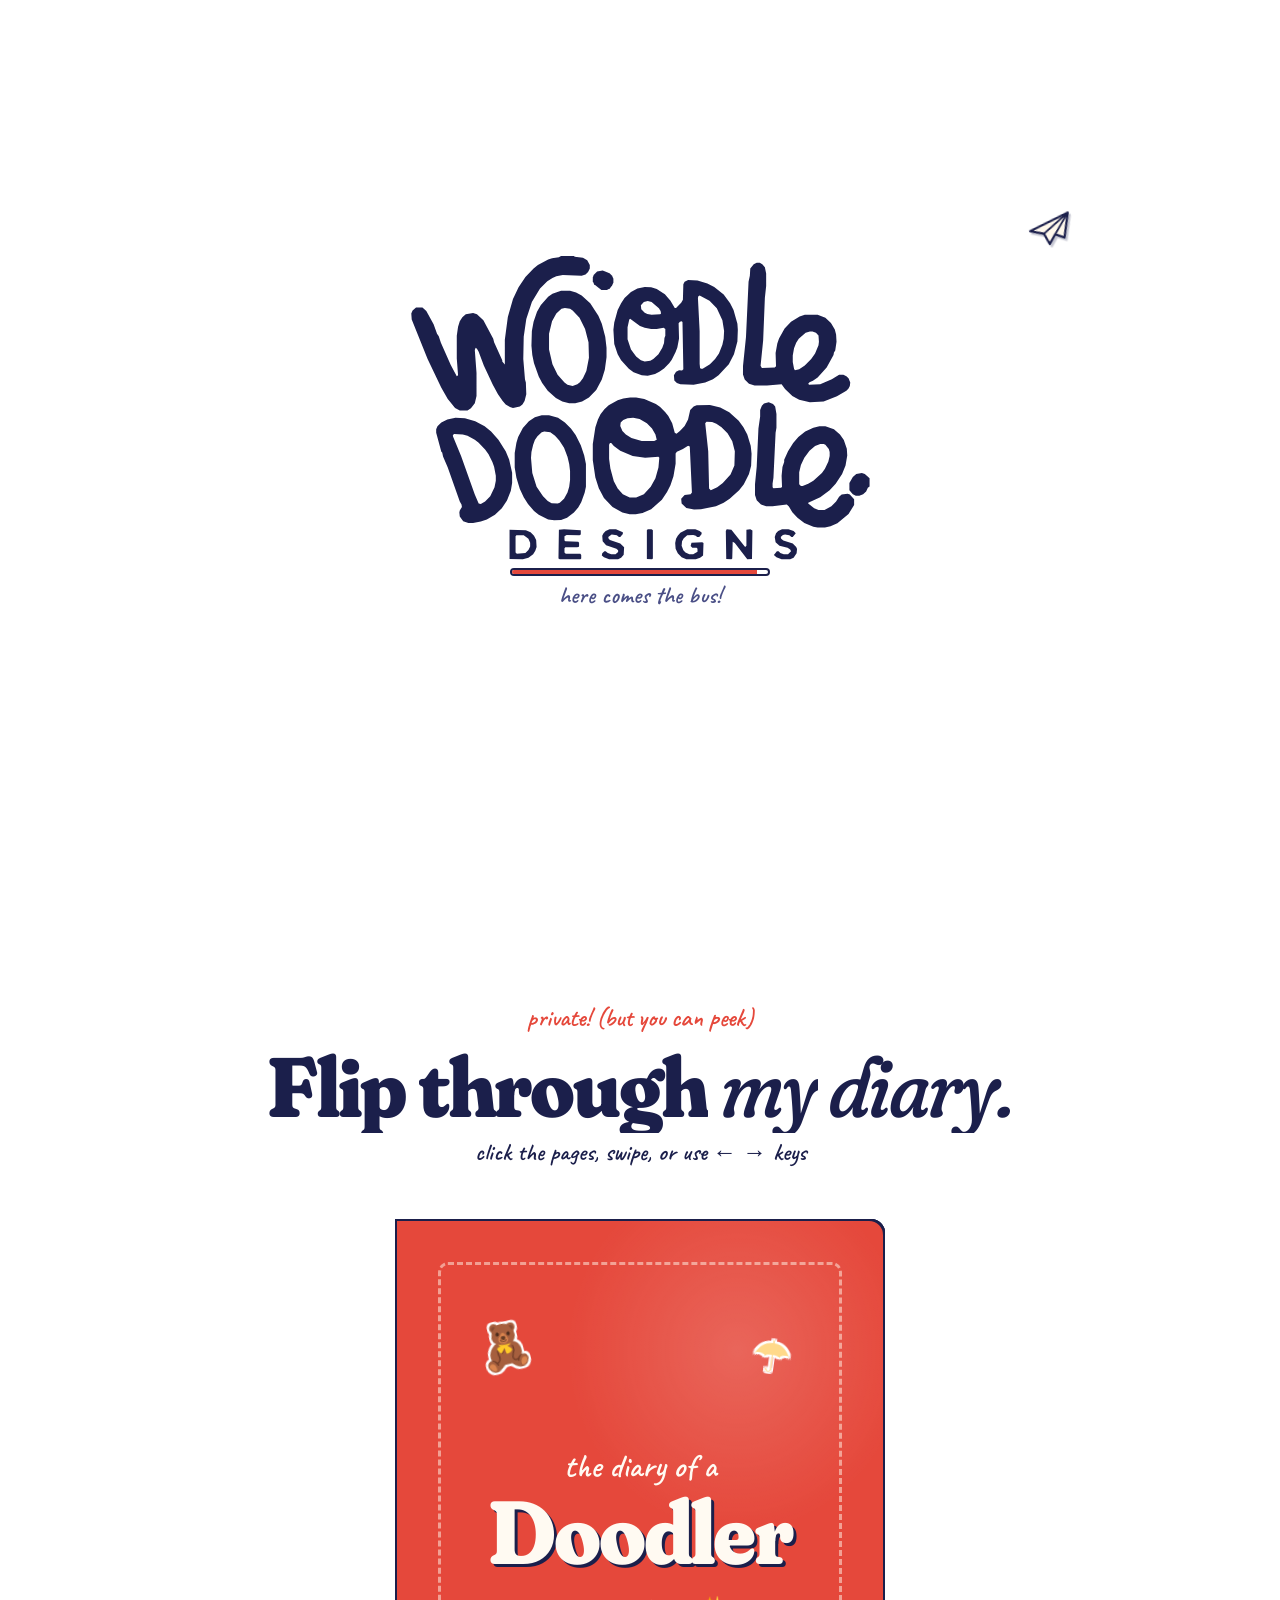
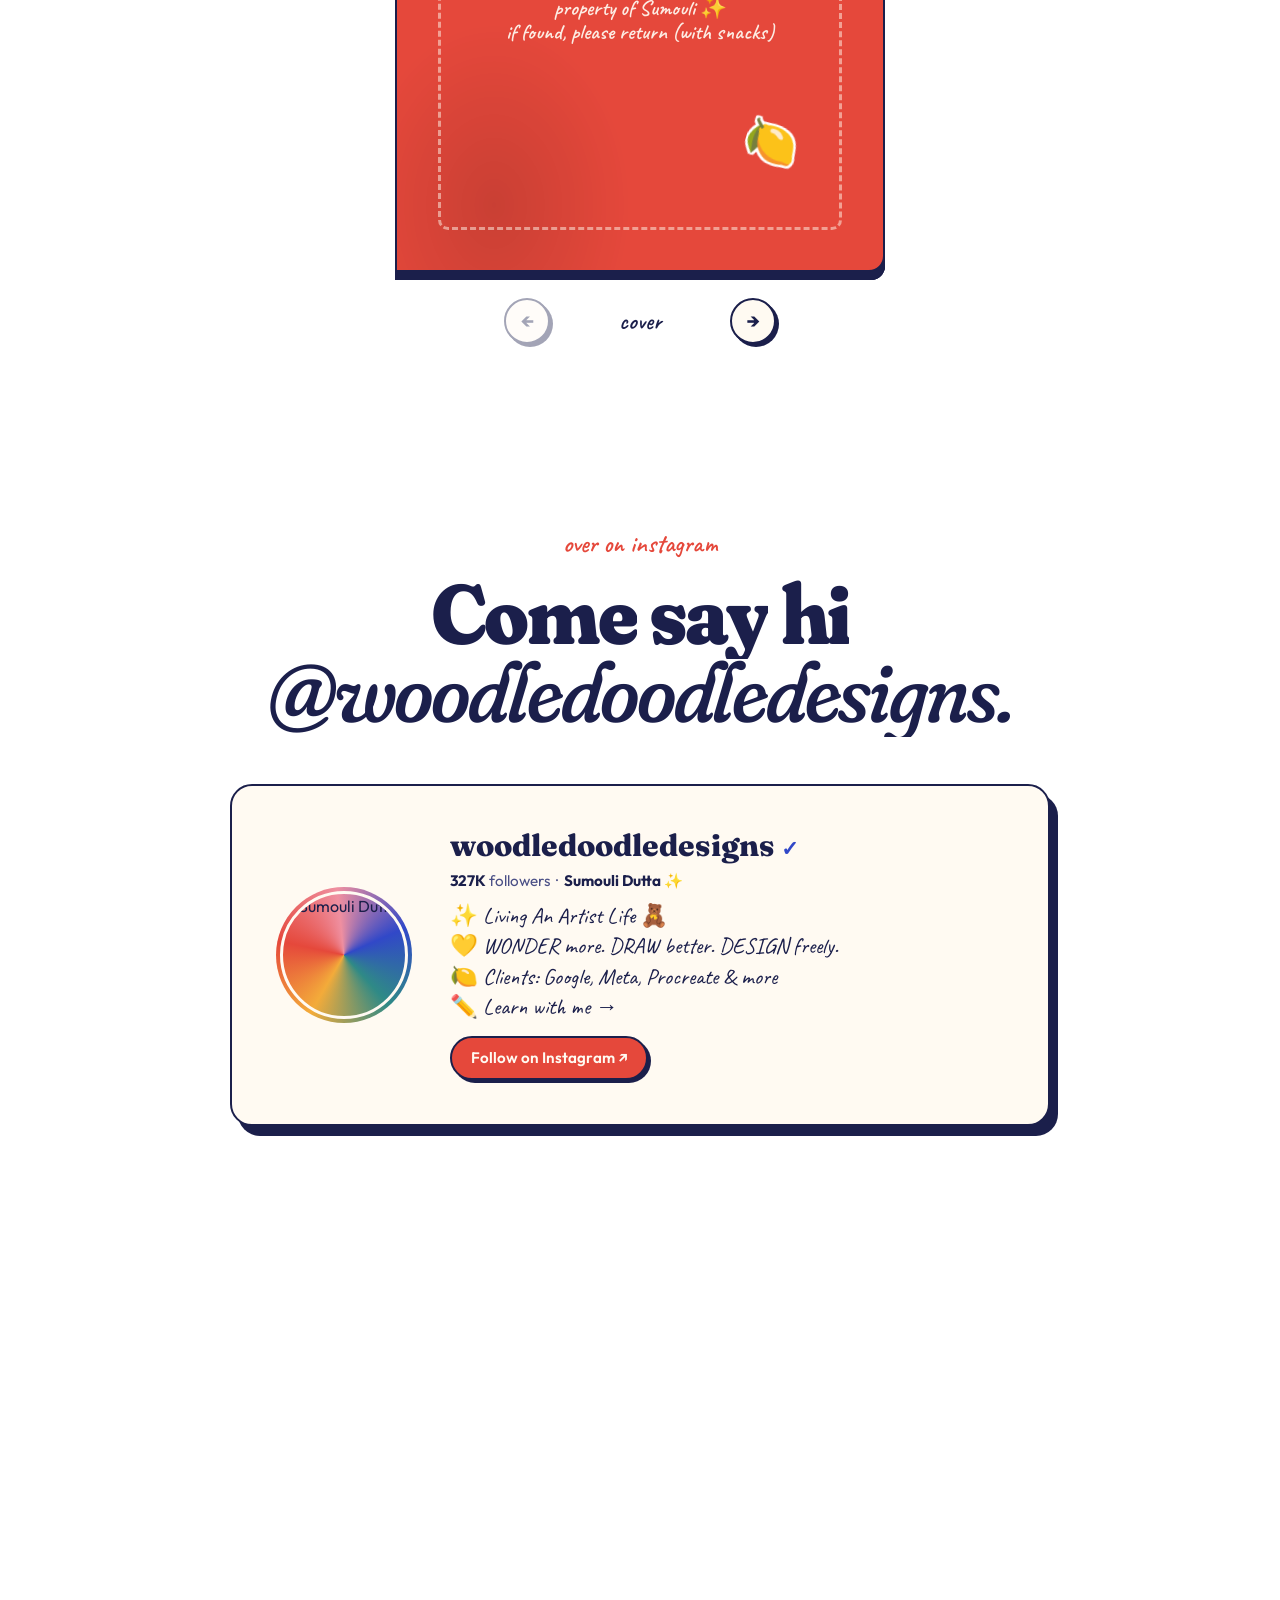
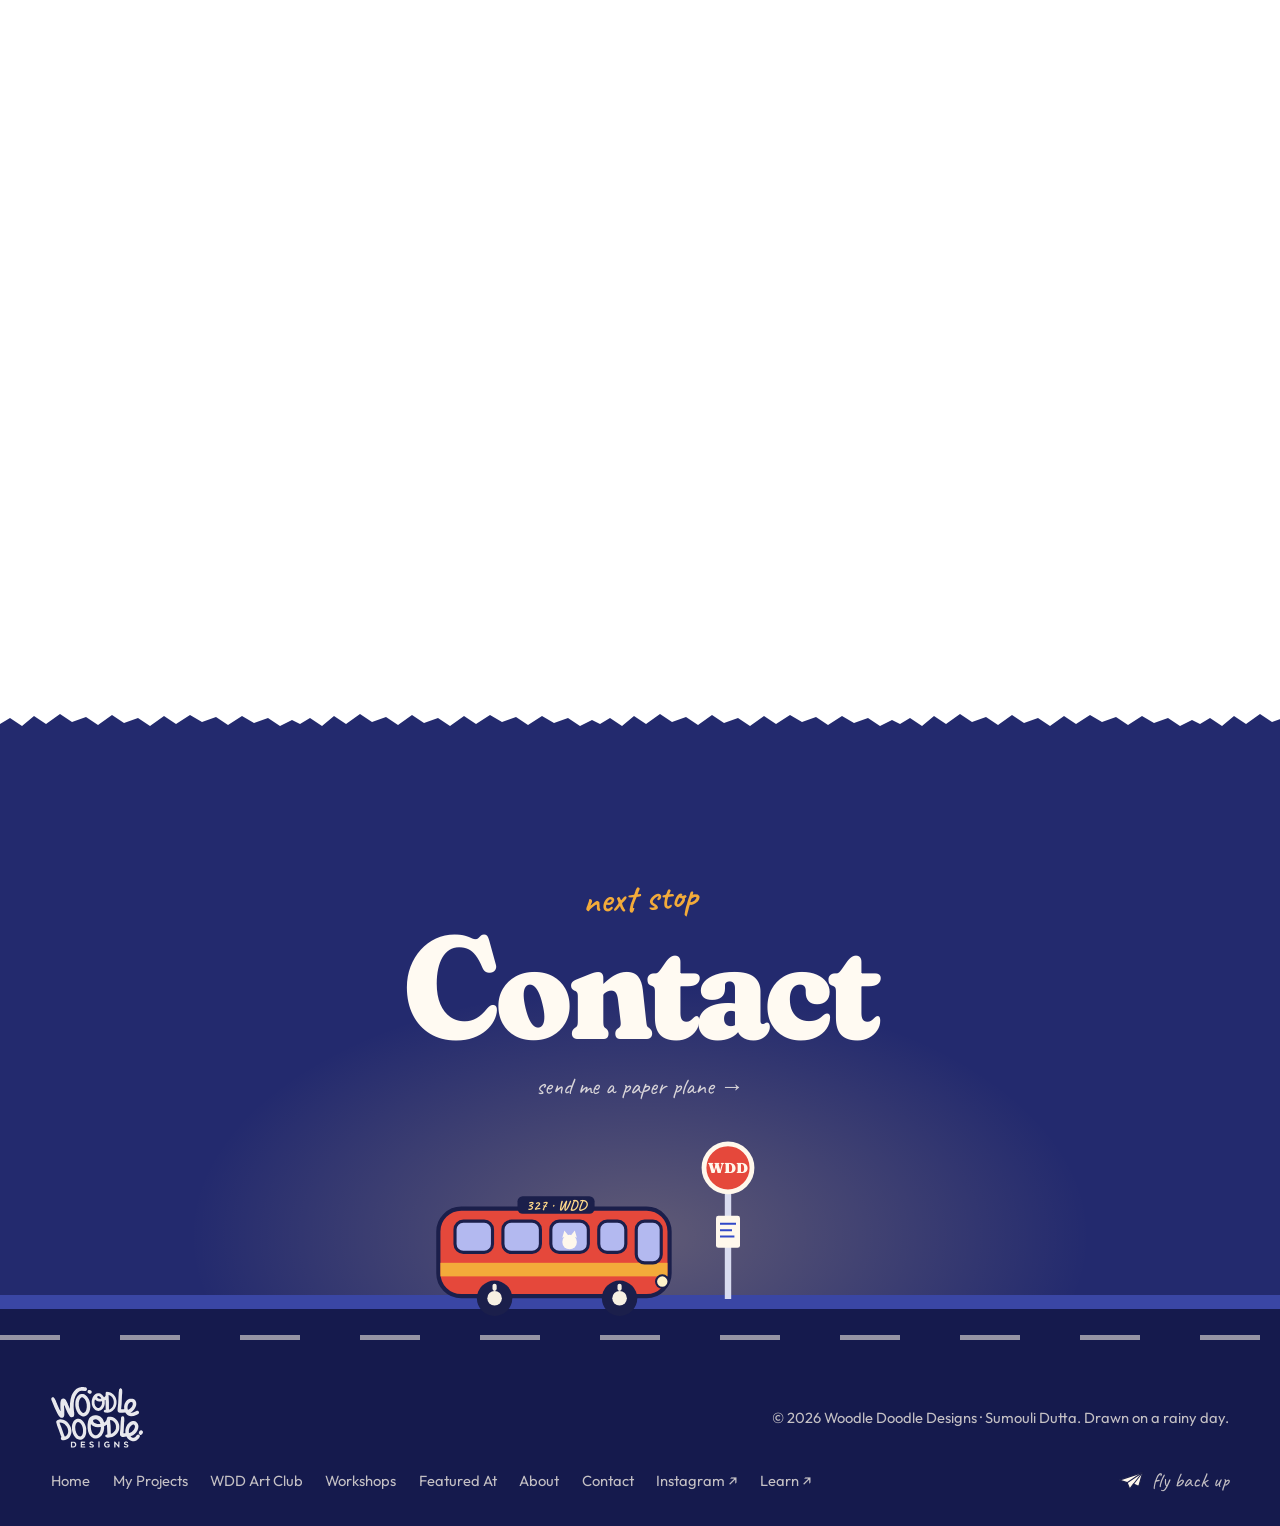
==== commit 2c8e9aa5: "Optimise the mobile experience; leave desktop untouched Phones reported enough cores and memory to s" ====
--- a/about.html
+++ b/about.html
@@ -12,6 +12,7 @@
 <link href="https://fonts.googleapis.com/css2?family=Caveat:wght@500;600;700&family=Fraunces:ital,opsz,wght,SOFT,WONK@0,9..144,300..900,0..100,0..1;1,9..144,300..900,0..100,0..1&family=Outfit:wght@300..700&display=swap" rel="stylesheet">
 <link rel="stylesheet" href="assets/css/base.css">
 <link rel="stylesheet" href="assets/css/about.css">
+<link rel="stylesheet" href="assets/css/mobile.css">
 <script>(function(){var d=document.documentElement;d.classList.add('js');try{if(sessionStorage.getItem('wdd-t'))d.classList.add('arriving');else if(!sessionStorage.getItem('wdd-seen'))d.classList.add('first')}catch(e){}})();</script>
 </head>
 <body data-page="about">
--- a/assets/css/base.css
+++ b/assets/css/base.css
@@ -639,3 +639,4 @@
 @media (prefers-reduced-motion: reduce) {
   *, *::before, *::after { animation-duration: .001ms !important; animation-iteration-count: 1 !important; transition-duration: .001ms !important; transition-delay: 0s !important; }
 }
+
--- a/assets/css/mobile.css
+++ b/assets/css/mobile.css
@@ -0,0 +1,60 @@
+/* ==========================================================================
+   Woodle Doodle — mobile polish
+   This file loads last, after every page stylesheet, so these rules win.
+   Every rule sits inside a small-screen or touch query on purpose: desktop
+   and laptop rendering is left exactly as it was.
+   ========================================================================== */
+
+@media (max-width: 900px) {
+  /* 1 · heights that don't move when the address bar does.
+     `vh` grows the moment the browser bar slides away, which shifts every section
+     mid-scroll and makes long pages feel like they stutter. `svh` stays put. */
+  .hero { height: 180svh; }
+  .story { height: 240svh; }
+  .story-pin { height: 100svh; }
+  .hero-stage, .line-stage { height: 100svh; }
+  .table-top { height: clamp(460px, 74svh, 640px); }
+  .stickerboard { height: clamp(430px, 64svh, 580px); }
+  .proc-step { min-height: 62svh; }
+
+  /* 2 · clear the notch and the home-bar on tall phones */
+  .nav { padding-top: calc(14px + env(safe-area-inset-top)); }
+  .toast { bottom: calc(24px + env(safe-area-inset-bottom)); }
+  .line-hud { bottom: calc(22px + env(safe-area-inset-bottom)); }
+  .board-btns { bottom: calc(16px + env(safe-area-inset-bottom)); }
+  .route-inner { padding-bottom: calc(40px + env(safe-area-inset-bottom)); }
+  .foot-bottom { padding-bottom: calc(28px + env(safe-area-inset-bottom)); }
+
+  /* 3 · thumb-sized controls */
+  .tool { width: 46px; height: 46px; }
+  .route-btn { width: 58px; height: 58px; }
+  .book-ctrl .tool { width: 50px; height: 50px; }
+  .btn, .tear, .g-filters button, .lb-btns button { min-height: 44px; }
+
+  /* 4 · a swipe inside an overlay must never drag the page behind it, and
+     swiping past the end of the diary must not trigger the browser's back gesture */
+  .route-inner, .lb { overscroll-behavior: contain; }
+  .book { overscroll-behavior-x: contain; scroll-padding-inline: 8vw; }
+
+  /* 5 · the process steps slide in from the right on a wide screen; on a narrow one
+     that overhang widens the page, which makes the browser render everything
+     zoomed out. Here they simply fade in. */
+  .proc-step { transform: none; }
+
+  /* 6 · the gallery and board cards sit at a slight angle — keep their corners
+     from widening the page for the same reason */
+  .gallery, .f-board-sec, .board-sec, .tickets, .rv-sec { overflow-x: clip; }
+
+  /* 7 · taps land instantly with no grey flash; keyboard focus rings still show */
+  a, button, label, summary, .drag { -webkit-tap-highlight-color: transparent; }
+  a, button, label, summary { touch-action: manipulation; }
+}
+
+@media (pointer: coarse) {
+  /* cheaper paint: one shadow rather than a stack of five behind every sticker */
+  .sticker { filter: drop-shadow(2px 4px 0 rgba(40,20,0,.3)); }
+  /* idle loops that mostly cost fill-rate on a small screen */
+  .w-cloud, .w-sun, .clouds-layer { animation: none; }
+  /* nothing here can be hovered, so don't pay for hover-only transitions */
+  .frame, .stamp, .g-item, .clip, .rv, .luggage li { transition: none; }
+}
